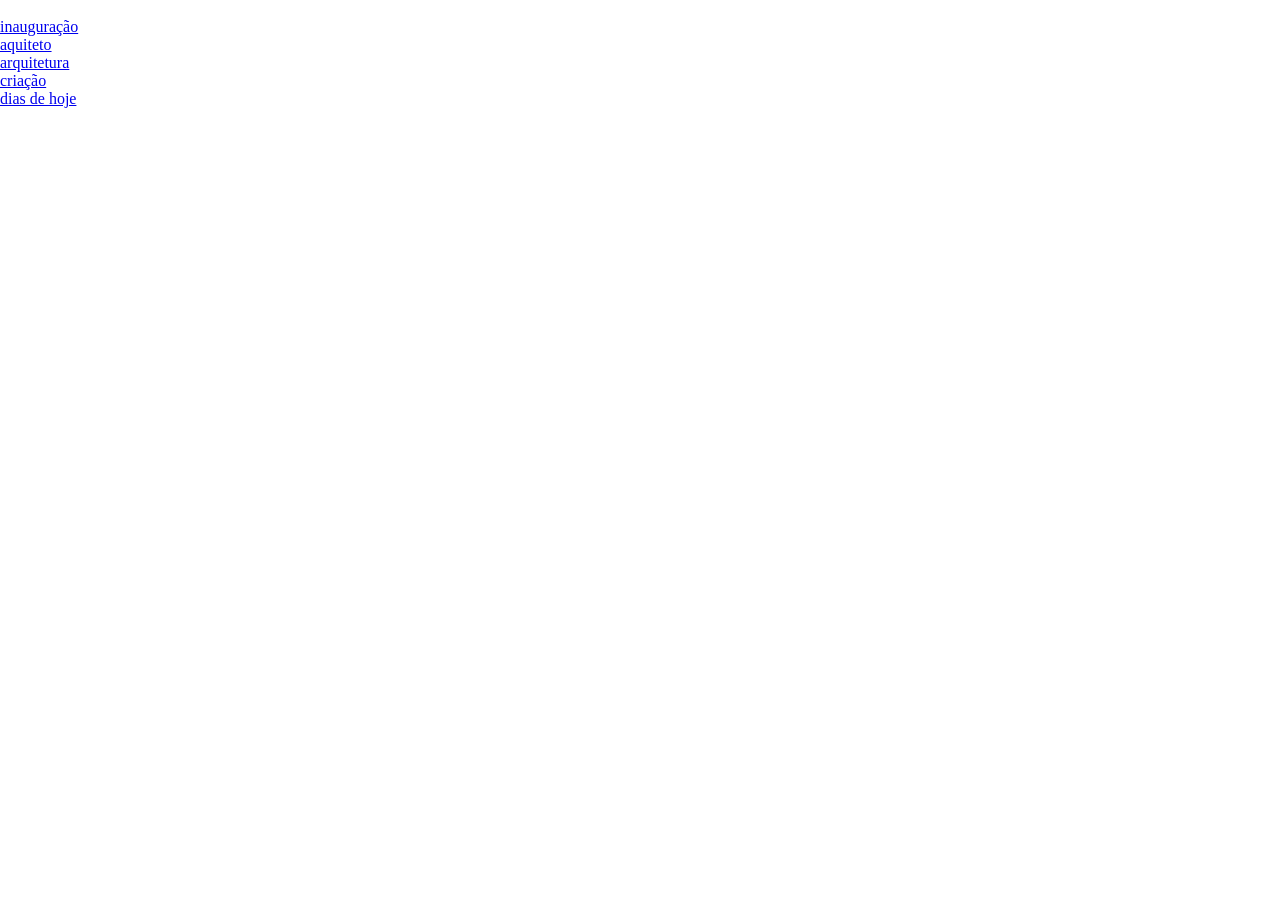
==== frontend/pages/index.html @ db593b38 "sem css" ====
<!DOCTYPE html>
<html lang="en">
<head>
    <meta charset="UTF-8">
    <meta name="viewport" content="width=device-width, initial-scale=1.0">
    <link rel="stylesheet" href="../styles/style.css">
    <title>Palacio do Planalto - Tropicalismo</title>
</head>
<body>
    <header class="header">
        <section class="large-img-palacio">
            <div class="container-img-palacio">
                <img class="img-large-palacio" src="" alt="">
            </div>
        </section>

        <section class="container-header">
            <title class="container-title">
                <p class="title"></p>
            </title>

            <nav class="container-navBar">
                <div class="separete-navBar">
                    <div><a href="#">inauguração</a></div>
                    <div><a href="#">aquiteto</a></div>
                    <div><a href="#">arquitetura</a></div>
                    <div><a href="#">criação</a></div>
                    <div><a href="#">dias de hoje</a></div>
                </div>
            </nav>
        </section>
    </header>

    <main class="main">
        <div class="container-inauguration-architect">
            <article class="container-inauguration">
                <div class="txt-inauguration">

                </div>
            </article>

            <article class="container-architect">
                <div class="txt-architect">

                </div>
            </article>
        </div>

        <div class="container-creation-imgPalacio">
            <section class="container-creation">
                <div class="txt-creation">

                </div>
            </section>

            <section class="container-imgPalacio">
                <div class="container-img">
                    <img class="img-palacio" src="" alt="">
                </div>
            </section>
        </div>

        <div class="container-architecture">
            <article class="txt-container-architecture">
                <div class="txt-architecture">

                </div>
            </article>
        </div>

        <div class="container-currentUse-palacio">
            <article class="txt-container-currentUse">
                <div class="txt-currentUse">

                </div>
            </article>
        </div>

        <div class="container-video-clipe">
            <div class="container-video">
                <section class="container-clipe-original">

                </section>
                
                <section class="container-clipe-feito">

                </section>
            </div>
        </div>
    </main>

    <footer class="footer">
        <div class="name-and-date">
            <div class="container-name-group">

            </div>
            <div class="container-date-site">

            </div>
        </div>

        <div class="school-and-details">
            <div class="container-school">

            </div>
            <div class="container-details">

            </div>
        </div>
    </footer>
</body>
</html>
---- frontend/styles/style.css ----
*{
    flex-grow: 1;
    margin: auto;
    padding: auto;
}
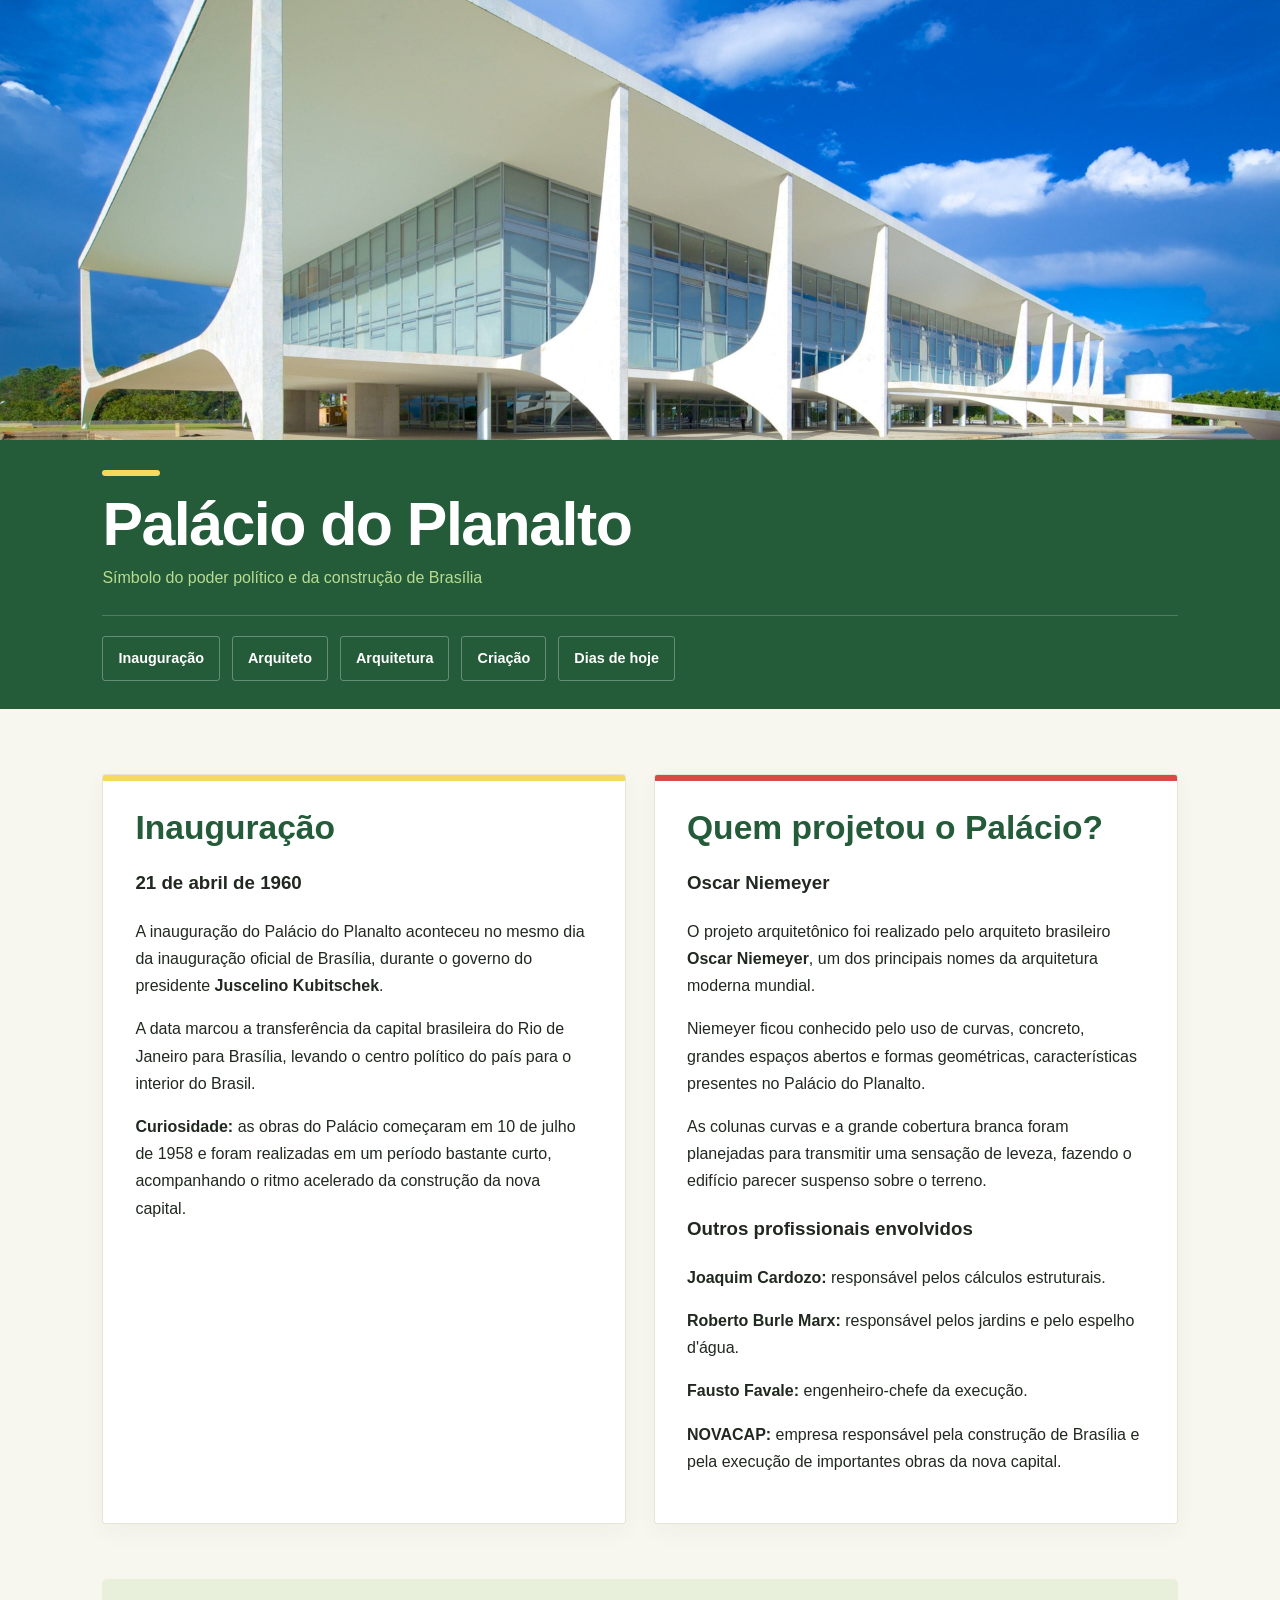
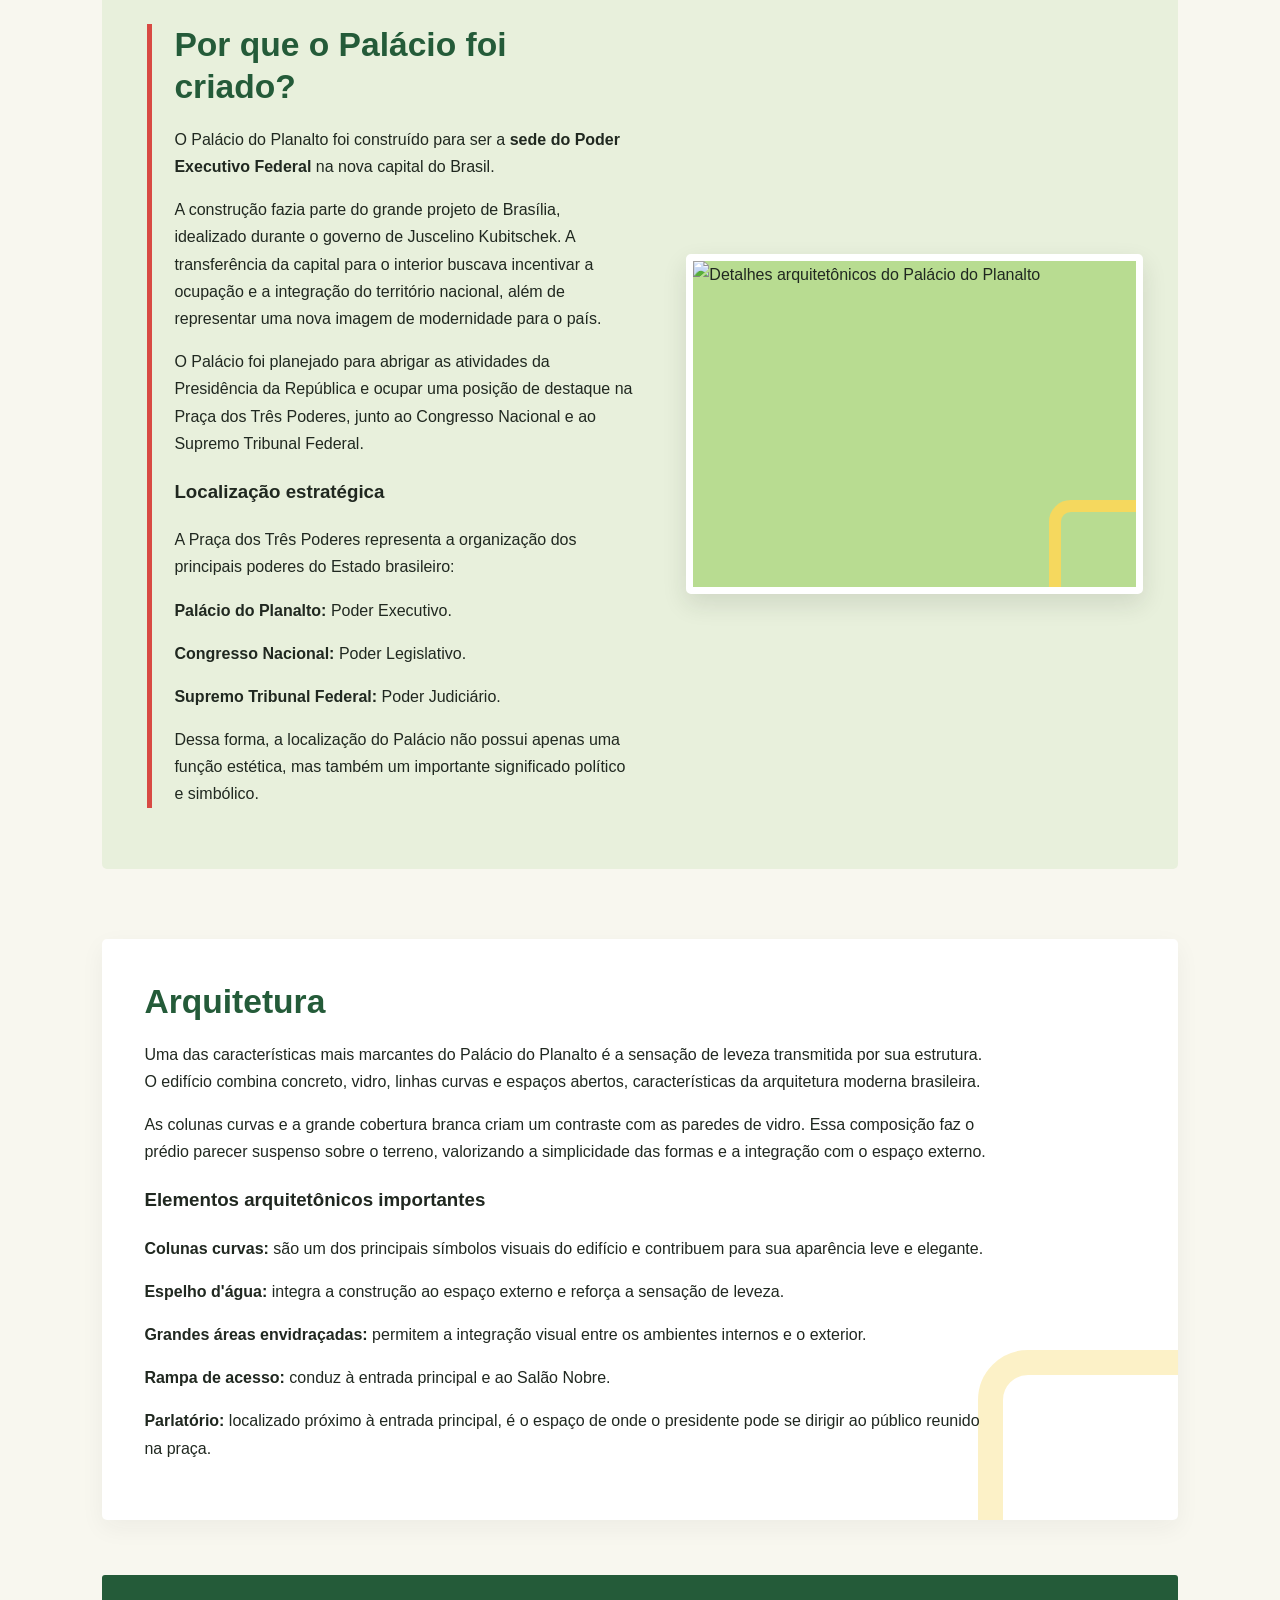
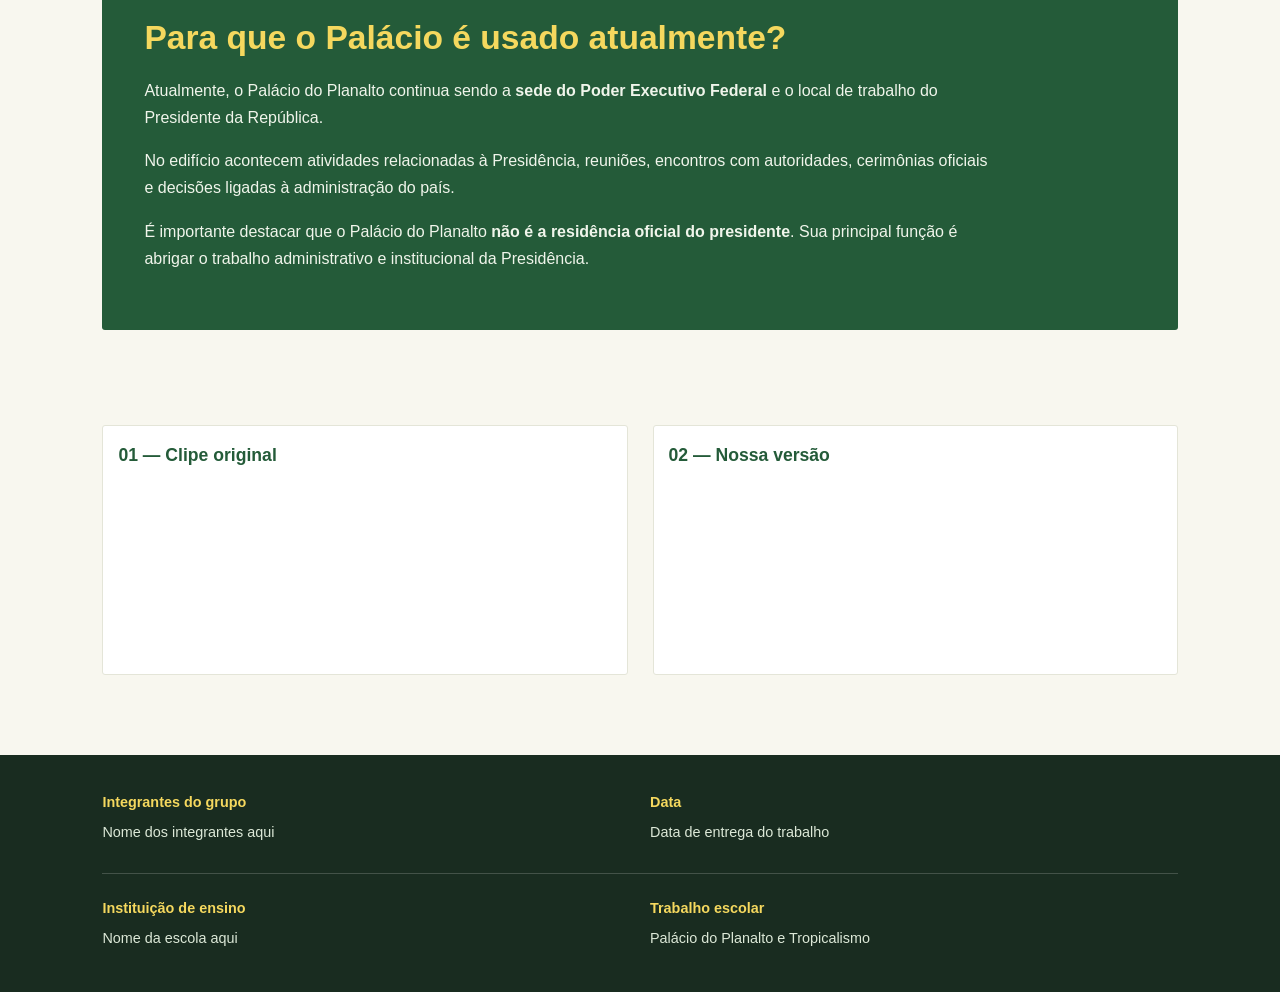
==== commit a79ea0d3: "termino" ====
--- a/frontend/pages/index.html
+++ b/frontend/pages/index.html
@@ -1,112 +1,388 @@
+
 <!DOCTYPE html>
-<html lang="en">
+<html lang="pt-BR">
 <head>
     <meta charset="UTF-8">
     <meta name="viewport" content="width=device-width, initial-scale=1.0">
     <link rel="stylesheet" href="../styles/style.css">
-    <title>Palacio do Planalto - Tropicalismo</title>
+    <title>Palácio do Planalto - Tropicalismo</title>
 </head>
-<body>
+
+<body class="page">
+
     <header class="header">
+
         <section class="large-img-palacio">
             <div class="container-img-palacio">
-                <img class="img-large-palacio" src="" alt="">
+                <img
+                    class="img-large-palacio" src="../assets/742c32b3-c6fa-4c29-aecb-3b1ced98be7c.jpg" alt="Vista externa do Palácio do Planalto"
+                >
             </div>
         </section>
 
         <section class="container-header">
-            <title class="container-title">
-                <p class="title"></p>
-            </title>
+
+            <div class="container-title">
+                <h1 class="title">Palácio do Planalto</h1>
+                <p class="subtitle">
+                    Símbolo do poder político e da construção de Brasília
+                </p>
+            </div>
 
             <nav class="container-navBar">
                 <div class="separete-navBar">
-                    <div><a href="#">inauguração</a></div>
-                    <div><a href="#">aquiteto</a></div>
-                    <div><a href="#">arquitetura</a></div>
-                    <div><a href="#">criação</a></div>
-                    <div><a href="#">dias de hoje</a></div>
+                    <div><a href="#inauguracao">Inauguração</a></div>
+                    <div><a href="#arquiteto">Arquiteto</a></div>
+                    <div><a href="#arquitetura">Arquitetura</a></div>
+                    <div><a href="#criacao">Criação</a></div>
+                    <div><a href="#dias-de-hoje">Dias de hoje</a></div>
                 </div>
             </nav>
+
         </section>
+
     </header>
 
+
     <main class="main">
+
+        <!-- INAUGURAÇÃO E ARQUITETO -->
+
         <div class="container-inauguration-architect">
-            <article class="container-inauguration">
+
+            <article class="container-inauguration" id="inauguracao">
+
                 <div class="txt-inauguration">
 
-                </div>
+                    <h2>Inauguração</h2>
+
+                    <h3>21 de abril de 1960</h3>
+
+                    <p>
+                        A inauguração do Palácio do Planalto aconteceu
+                        no mesmo dia da inauguração oficial de Brasília,
+                        durante o governo do presidente
+                        <strong>Juscelino Kubitschek</strong>.
+                    </p>
+
+                    <p>
+                        A data marcou a transferência da capital brasileira
+                        do Rio de Janeiro para Brasília, levando o centro
+                        político do país para o interior do Brasil.
+                    </p>
+
+                    <p>
+                        <strong>Curiosidade:</strong> as obras do Palácio
+                        começaram em 10 de julho de 1958 e foram realizadas
+                        em um período bastante curto, acompanhando o ritmo
+                        acelerado da construção da nova capital.
+                    </p>
+
+                </div>
+
             </article>
 
-            <article class="container-architect">
+
+            <article class="container-architect" id="arquiteto">
+
                 <div class="txt-architect">
 
-                </div>
+                    <h2>Quem projetou o Palácio?</h2>
+
+                    <h3>Oscar Niemeyer</h3>
+
+                    <p>
+                        O projeto arquitetônico foi realizado pelo arquiteto
+                        brasileiro <strong>Oscar Niemeyer</strong>, um dos
+                        principais nomes da arquitetura moderna mundial.
+                    </p>
+
+                    <p>
+                        Niemeyer ficou conhecido pelo uso de curvas,
+                        concreto, grandes espaços abertos e formas
+                        geométricas, características presentes no
+                        Palácio do Planalto.
+                    </p>
+
+                    <p>
+                        As colunas curvas e a grande cobertura branca
+                        foram planejadas para transmitir uma sensação
+                        de leveza, fazendo o edifício parecer suspenso
+                        sobre o terreno.
+                    </p>
+
+                    <h3>Outros profissionais envolvidos</h3>
+
+                    <p>
+                        <strong>Joaquim Cardozo:</strong> responsável
+                        pelos cálculos estruturais.
+                    </p>
+
+                    <p>
+                        <strong>Roberto Burle Marx:</strong> responsável
+                        pelos jardins e pelo espelho d'água.
+                    </p>
+
+                    <p>
+                        <strong>Fausto Favale:</strong> engenheiro-chefe
+                        da execução.
+                    </p>
+
+                    <p>
+                        <strong>NOVACAP:</strong> empresa responsável
+                        pela construção de Brasília e pela execução
+                        de importantes obras da nova capital.
+                    </p>
+
+                </div>
+
             </article>
-        </div>
-
-        <div class="container-creation-imgPalacio">
+
+        </div>
+
+
+        <!-- CRIAÇÃO E IMAGEM DO PALÁCIO -->
+
+        <div class="container-creation-imgPalacio" id="criacao">
+
             <section class="container-creation">
+
                 <div class="txt-creation">
 
-                </div>
+                    <h2>Por que o Palácio foi criado?</h2>
+
+                    <p>
+                        O Palácio do Planalto foi construído para ser a
+                        <strong>sede do Poder Executivo Federal</strong>
+                        na nova capital do Brasil.
+                    </p>
+
+                    <p>
+                        A construção fazia parte do grande projeto de
+                        Brasília, idealizado durante o governo de
+                        Juscelino Kubitschek. A transferência da capital
+                        para o interior buscava incentivar a ocupação
+                        e a integração do território nacional, além de
+                        representar uma nova imagem de modernidade para
+                        o país.
+                    </p>
+
+                    <p>
+                        O Palácio foi planejado para abrigar as atividades
+                        da Presidência da República e ocupar uma posição
+                        de destaque na Praça dos Três Poderes, junto ao
+                        Congresso Nacional e ao Supremo Tribunal Federal.
+                    </p>
+
+                    <h3>Localização estratégica</h3>
+
+                    <p>
+                        A Praça dos Três Poderes representa a organização
+                        dos principais poderes do Estado brasileiro:
+                    </p>
+
+                    <p>
+                        <strong>Palácio do Planalto:</strong> Poder Executivo.
+                    </p>
+
+                    <p>
+                        <strong>Congresso Nacional:</strong> Poder Legislativo.
+                    </p>
+
+                    <p>
+                        <strong>Supremo Tribunal Federal:</strong>
+                        Poder Judiciário.
+                    </p>
+
+                    <p>
+                        Dessa forma, a localização do Palácio não possui
+                        apenas uma função estética, mas também um
+                        importante significado político e simbólico.
+                    </p>
+
+                </div>
+
             </section>
 
+
             <section class="container-imgPalacio">
+
                 <div class="container-img">
-                    <img class="img-palacio" src="" alt="">
-                </div>
+
+                    <img
+                        class="img-palacio"
+                        src="#"
+                        alt="Detalhes arquitetônicos do Palácio do Planalto"
+                    >
+
+                </div>
+
             </section>
-        </div>
-
-        <div class="container-architecture">
+
+        </div>
+
+
+        <!-- ARQUITETURA -->
+
+        <div class="container-architecture" id="arquitetura">
+
             <article class="txt-container-architecture">
+
                 <div class="txt-architecture">
 
-                </div>
+                    <h2>Arquitetura</h2>
+
+                    <p>
+                        Uma das características mais marcantes do Palácio
+                        do Planalto é a sensação de leveza transmitida
+                        por sua estrutura. O edifício combina concreto,
+                        vidro, linhas curvas e espaços abertos,
+                        características da arquitetura moderna brasileira.
+                    </p>
+
+                    <p>
+                        As colunas curvas e a grande cobertura branca
+                        criam um contraste com as paredes de vidro.
+                        Essa composição faz o prédio parecer suspenso
+                        sobre o terreno, valorizando a simplicidade
+                        das formas e a integração com o espaço externo.
+                    </p>
+
+                    <h3>Elementos arquitetônicos importantes</h3>
+
+                    <p>
+                        <strong>Colunas curvas:</strong> são um dos
+                        principais símbolos visuais do edifício e
+                        contribuem para sua aparência leve e elegante.
+                    </p>
+
+                    <p>
+                        <strong>Espelho d'água:</strong> integra a
+                        construção ao espaço externo e reforça a
+                        sensação de leveza.
+                    </p>
+
+                    <p>
+                        <strong>Grandes áreas envidraçadas:</strong>
+                        permitem a integração visual entre os ambientes
+                        internos e o exterior.
+                    </p>
+
+                    <p>
+                        <strong>Rampa de acesso:</strong> conduz à
+                        entrada principal e ao Salão Nobre.
+                    </p>
+
+                    <p>
+                        <strong>Parlatório:</strong> localizado próximo
+                        à entrada principal, é o espaço de onde o
+                        presidente pode se dirigir ao público reunido
+                        na praça.
+                    </p>
+
+                </div>
+
             </article>
-        </div>
-
-        <div class="container-currentUse-palacio">
+
+        </div>
+
+
+        <!-- USO ATUAL -->
+
+        <div class="container-currentUse-palacio" id="dias-de-hoje">
+
             <article class="txt-container-currentUse">
+
                 <div class="txt-currentUse">
 
-                </div>
+                    <h2>Para que o Palácio é usado atualmente?</h2>
+
+                    <p>
+                        Atualmente, o Palácio do Planalto continua sendo
+                        a <strong>sede do Poder Executivo Federal</strong>
+                        e o local de trabalho do Presidente da República.
+                    </p>
+
+                    <p>
+                        No edifício acontecem atividades relacionadas
+                        à Presidência, reuniões, encontros com autoridades,
+                        cerimônias oficiais e decisões ligadas à
+                        administração do país.
+                    </p>
+
+                    <p>
+                        É importante destacar que o Palácio do Planalto
+                        <strong>não é a residência oficial do presidente</strong>.
+                        Sua principal função é abrigar o trabalho
+                        administrativo e institucional da Presidência.
+                    </p>
+
+                </div>
+
             </article>
-        </div>
+
+        </div>
+
+
+        <!-- VÍDEOS -->
 
         <div class="container-video-clipe">
+
             <div class="container-video">
+
                 <section class="container-clipe-original">
 
+                    <!-- Adicione aqui o iframe do clipe original -->
+
                 </section>
-                
+
                 <section class="container-clipe-feito">
 
+                    <!-- Adicione aqui o iframe do clipe produzido pelo grupo -->
+
                 </section>
-            </div>
-        </div>
+
+            </div>
+
+        </div>
+
     </main>
 
+
+    <!-- RODAPÉ -->
+
     <footer class="footer">
+
         <div class="name-and-date">
+
             <div class="container-name-group">
-
-            </div>
+                <p><strong>Integrantes do grupo</strong></p>
+                <p>Nome dos integrantes aqui</p>
+            </div>
+
             <div class="container-date-site">
-
-            </div>
-        </div>
+                <p><strong>Data</strong></p>
+                <p>Data de entrega do trabalho</p>
+            </div>
+
+        </div>
+
 
         <div class="school-and-details">
+
             <div class="container-school">
-
-            </div>
+                <p><strong>Instituição de ensino</strong></p>
+                <p>Nome da escola aqui</p>
+            </div>
+
             <div class="container-details">
-
-            </div>
-        </div>
+                <p><strong>Trabalho escolar</strong></p>
+                <p>Palácio do Planalto e Tropicalismo</p>
+            </div>
+
+        </div>
+
     </footer>
+
 </body>
-</html>+</html>
--- a/frontend/styles/style.css
+++ b/frontend/styles/style.css
@@ -1,5 +1,550 @@
-*{
-    flex-grow: 1;
-    margin: auto;
-    padding: auto;
+
+/* =========================
+   CONFIGURAÇÕES GERAIS
+========================= */
+.page {
+    margin: 0;
+    background-color: #f8f7ef;
+    color: #202820;
+    font-family: Arial, Helvetica, sans-serif;
+    line-height: 1.7;
+}
+
+.page * {
+    box-sizing: border-box;
+}
+
+.page {
+    --verde: #b8dc91;
+    --verde-escuro: #245b39;
+    --amarelo: #f5d85e;
+    --vermelho: #d84a43;
+    --fundo: #f8f7ef;
+    --texto: #202820;
+    --branco: #ffffff;
+}
+
+.title,
+.subtitle,
+.txt-inauguration,
+.txt-architect,
+.txt-creation,
+.txt-architecture,
+.txt-currentUse {
+    margin-top: 0;
+}
+
+
+.header {
+    position: relative;
+    padding-bottom: 0;
+    background-color: var(--verde-escuro);
+}
+
+.large-img-palacio {
+    position: relative;
+    width: 100%;
+    height: 440px;
+    overflow: hidden;
+    background:
+        linear-gradient(
+            180deg,
+            rgba(15, 35, 22, 0.05) 35%,
+            rgba(15, 35, 22, 0.65) 100%
+        ),
+        linear-gradient(135deg, #b8dc91, #245b39);
+}
+
+.container-img-palacio {
+    width: 100%;
+    height: 100%;
+}
+
+.img-large-palacio {
+    display: block;
+    width: 100%;
+    height: 100%;
+    object-fit: cover;
+    object-position: center 55%;
+}
+
+/* =========================
+   TÍTULO
+========================= */
+
+.container-header {
+    position: relative;
+    z-index: 1;
+    padding: 0 8% 28px;
+    background-color: var(--verde-escuro);
+}
+
+.container-title {
+    position: relative;
+    max-width: 1100px;
+    margin: 0 auto;
+    padding: 30px 0 24px;
+    color: var(--branco);
+}
+
+.container-title::before {
+    display: block;
+    width: 58px;
+    height: 6px;
+    margin-bottom: 14px;
+    background-color: var(--amarelo);
+    border-radius: 5px;
+    content: "";
+}
+
+.title {
+    margin-bottom: 4px;
+    font-size: clamp(2rem, 5vw, 3.8rem);
+    font-weight: 800;
+    line-height: 1.15;
+    letter-spacing: -1.5px;
+}
+
+.subtitle {
+    margin-bottom: 0;
+    color: var(--verde);
+    font-size: 1rem;
+}
+
+
+.container-navBar {
+    max-width: 1100px;
+    margin: 0 auto;
+    border-top: 1px solid rgba(255, 255, 255, 0.2);
+}
+
+.separete-navBar {
+    display: flex;
+    flex-wrap: wrap;
+    align-items: center;
+    justify-content: flex-start;
+    gap: 12px;
+    padding-top: 20px;
+}
+
+.separete-navBar div {
+    display: flex;
+}
+
+.separete-navBar a {
+    display: inline-block;
+    padding: 9px 15px;
+    border: 1px solid rgba(255, 255, 255, 0.3);
+    border-radius: 3px;
+    color: var(--branco);
+    font-size: 0.9rem;
+    font-weight: 600;
+    text-decoration: none;
+    transition:
+        background-color 0.2s ease,
+        color 0.2s ease,
+        transform 0.2s ease;
+}
+
+.separete-navBar a:hover {
+    transform: translateY(-2px);
+    border-color: var(--amarelo);
+    background-color: var(--amarelo);
+    color: var(--texto);
+}
+
+.main {
+    width: min(1100px, 84%);
+    margin: 0 auto;
+    padding: 65px 0 80px;
+}
+
+.main h2 {
+    margin-top: 0;
+    margin-bottom: 18px;
+    color: var(--verde-escuro);
+    font-size: clamp(1.5rem, 3vw, 2.1rem);
+    line-height: 1.25;
+}
+
+.main p {
+    margin-top: 0;
+    margin-bottom: 16px;
+    font-size: 1rem;
+}
+
+.main img {
+    max-width: 100%;
+}
+
+
+.container-inauguration-architect {
+    display: grid;
+    grid-template-columns: repeat(2, minmax(0, 1fr));
+    gap: 28px;
+    margin-bottom: 55px;
+}
+
+.container-inauguration,
+.container-architect {
+    position: relative;
+    min-width: 0;
+    padding: 32px;
+    overflow: hidden;
+    border: 1px solid #e4e5d8;
+    border-radius: 3px;
+    background-color: var(--branco);
+    box-shadow: 0 8px 24px rgba(32, 40, 32, 0.04);
+}
+
+.container-inauguration::before,
+.container-architect::before {
+    position: absolute;
+    top: 0;
+    left: 0;
+    width: 100%;
+    height: 6px;
+    background-color: var(--amarelo);
+    content: "";
+}
+
+.container-architect::before {
+    background-color: var(--vermelho);
+}
+
+.container-creation-imgPalacio {
+    display: grid;
+    grid-template-columns: 1fr 0.9fr;
+    align-items: center;
+    gap: 42px;
+    margin-bottom: 70px;
+    padding: 35px;
+    border-radius: 5px;
+    background-color: #e8f0dc;
+}
+
+.container-creation {
+    min-width: 0;
+    padding: 10px;
+}
+
+.txt-creation {
+    border-left: 5px solid var(--vermelho);
+    padding-left: 22px;
+}
+
+.container-imgPalacio {
+    min-width: 0;
+}
+
+.container-img {
+    position: relative;
+    height: 340px;
+    overflow: hidden;
+    border: 7px solid var(--branco);
+    border-radius: 5px;
+    background-color: var(--verde);
+    box-shadow: 0 10px 25px rgba(32, 40, 32, 0.12);
+}
+
+.container-img::after {
+    position: absolute;
+    right: -22px;
+    bottom: -22px;
+    width: 85px;
+    height: 85px;
+    border: 12px solid var(--amarelo);
+    border-radius: 20%;
+    content: "";
+    pointer-events: none;
+}
+
+.img-palacio {
+    display: block;
+    width: 100%;
+    height: 100%;
+    object-fit: cover;
+}
+
+
+.container-architecture {
+    position: relative;
+    margin-bottom: 55px;
+    padding: 42px;
+    overflow: hidden;
+    border-radius: 5px;
+    background-color: var(--branco);
+    box-shadow: 0 8px 24px rgba(32, 40, 32, 0.05);
+}
+
+.txt-container-architecture {
+    position: relative;
+    z-index: 1;
+    max-width: 850px;
+}
+
+.container-architecture::after {
+    position: absolute;
+    right: -50px;
+    bottom: -80px;
+    width: 200px;
+    height: 200px;
+    border: 25px solid #f5d85e;
+    border-radius: 20%;
+    opacity: 0.35;
+    content: "";
+}
+
+.container-currentUse-palacio {
+    position: relative;
+    margin-bottom: 75px;
+    padding: 42px;
+    border-radius: 3px;
+    background-color: var(--verde-escuro);
+    color: var(--branco);
+}
+
+.txt-container-currentUse {
+    max-width: 850px;
+}
+
+.container-currentUse-palacio h2 {
+    color: var(--amarelo);
+}
+
+.container-currentUse-palacio p {
+    color: #f0f5eb;
+}
+
+.container-video-clipe {
+    padding-top: 20px;
+}
+
+.container-video-clipe > .container-video {
+    display: grid;
+    grid-template-columns: repeat(2, minmax(0, 1fr));
+    gap: 25px;
+}
+
+.container-clipe-original,
+.container-clipe-feito {
+    min-width: 0;
+    min-height: 250px;
+    padding: 15px;
+    overflow: hidden;
+    border: 1px solid #e4e5d8;
+    border-radius: 3px;
+    background-color: var(--branco);
+}
+
+.container-clipe-original::before,
+.container-clipe-feito::before {
+    display: block;
+    margin-bottom: 12px;
+    color: var(--verde-escuro);
+    font-size: 1.1rem;
+    font-weight: 800;
+}
+
+.container-clipe-original::before {
+    content: "01 — Clipe original";
+}
+
+.container-clipe-feito::before {
+    content: "02 — Nossa versão";
+}
+
+.container-clipe-original iframe,
+.container-clipe-feito iframe,
+.container-clipe-original video,
+.container-clipe-feito video {
+    display: block;
+    width: 100%;
+    aspect-ratio: 16 / 9;
+    border: 0;
+    border-radius: 3px;
+    background-color: #e8f0dc;
+}
+
+.footer {
+    padding: 35px 8%;
+    background-color: #192c20;
+    color: var(--branco);
+}
+
+.name-and-date,
+.school-and-details {
+    display: flex;
+    flex-wrap: wrap;
+    align-items: flex-start;
+    justify-content: space-between;
+    gap: 20px;
+    max-width: 1100px;
+    margin: 0 auto;
+}
+
+.name-and-date {
+    padding-bottom: 22px;
+    border-bottom: 1px solid rgba(255, 255, 255, 0.18);
+}
+
+.school-and-details {
+    padding-top: 22px;
+}
+
+.container-name-group,
+.container-date-site,
+.container-school,
+.container-details {
+    flex: 1 1 220px;
+    min-width: 0;
+}
+
+.footer p {
+    margin: 0 0 6px;
+    color: #dce8d7;
+    font-size: 0.9rem;
+}
+
+.footer strong {
+    color: var(--amarelo);
+}
+
+
+@media (max-width: 800px) {
+    .large-img-palacio {
+        height: 330px;
+    }
+
+    .container-header {
+        padding-right: 6%;
+        padding-left: 6%;
+    }
+
+    .main {
+        width: 90%;
+        padding-top: 45px;
+    }
+
+    .container-inauguration-architect {
+        gap: 18px;
+    }
+
+    .container-inauguration,
+    .container-architect {
+        padding: 25px;
+    }
+
+    .container-creation-imgPalacio {
+        grid-template-columns: 1fr;
+        gap: 25px;
+        padding: 25px;
+    }
+
+    .container-img {
+        height: 300px;
+    }
+
+    .container-architecture,
+    .container-currentUse-palacio {
+        padding: 30px;
+    }
+
+    .container-video-clipe > .container-video {
+        gap: 18px;
+    }
+}
+
+@media (max-width: 560px) {
+    .large-img-palacio {
+        height: 250px;
+    }
+
+    .container-header {
+        padding: 0 5% 22px;
+    }
+
+    .container-title {
+        padding-top: 25px;
+    }
+
+    .title {
+        letter-spacing: -0.7px;
+    }
+
+    .subtitle {
+        font-size: 0.9rem;
+    }
+
+    .separete-navBar {
+        gap: 8px;
+        padding-top: 15px;
+    }
+
+    .separete-navBar a {
+        padding: 7px 11px;
+        font-size: 0.8rem;
+    }
+
+    .main {
+        width: 90%;
+        padding: 35px 0 50px;
+    }
+
+    .container-inauguration-architect,
+    .container-video-clipe > .container-video {
+        grid-template-columns: 1fr;
+    }
+
+    .container-inauguration-architect {
+        gap: 20px;
+        margin-bottom: 40px;
+    }
+
+    .container-inauguration,
+    .container-architect {
+        padding: 25px;
+    }
+
+    .container-creation-imgPalacio {
+        margin-bottom: 40px;
+        padding: 20px;
+    }
+
+    .container-creation {
+        padding: 5px;
+    }
+
+    .txt-creation {
+        padding-left: 15px;
+    }
+
+    .container-img {
+        height: 250px;
+    }
+
+    .container-architecture {
+        margin-bottom: 40px;
+        padding: 25px;
+    }
+
+    .container-currentUse-palacio {
+        margin-bottom: 45px;
+        padding: 25px;
+    }
+
+    .container-clipe-original,
+    .container-clipe-feito {
+        min-height: 0;
+    }
+
+    .footer {
+        padding: 28px 6%;
+    }
+
+    .name-and-date,
+    .school-and-details {
+        flex-direction: column;
+        gap: 15px;
+    }
 }
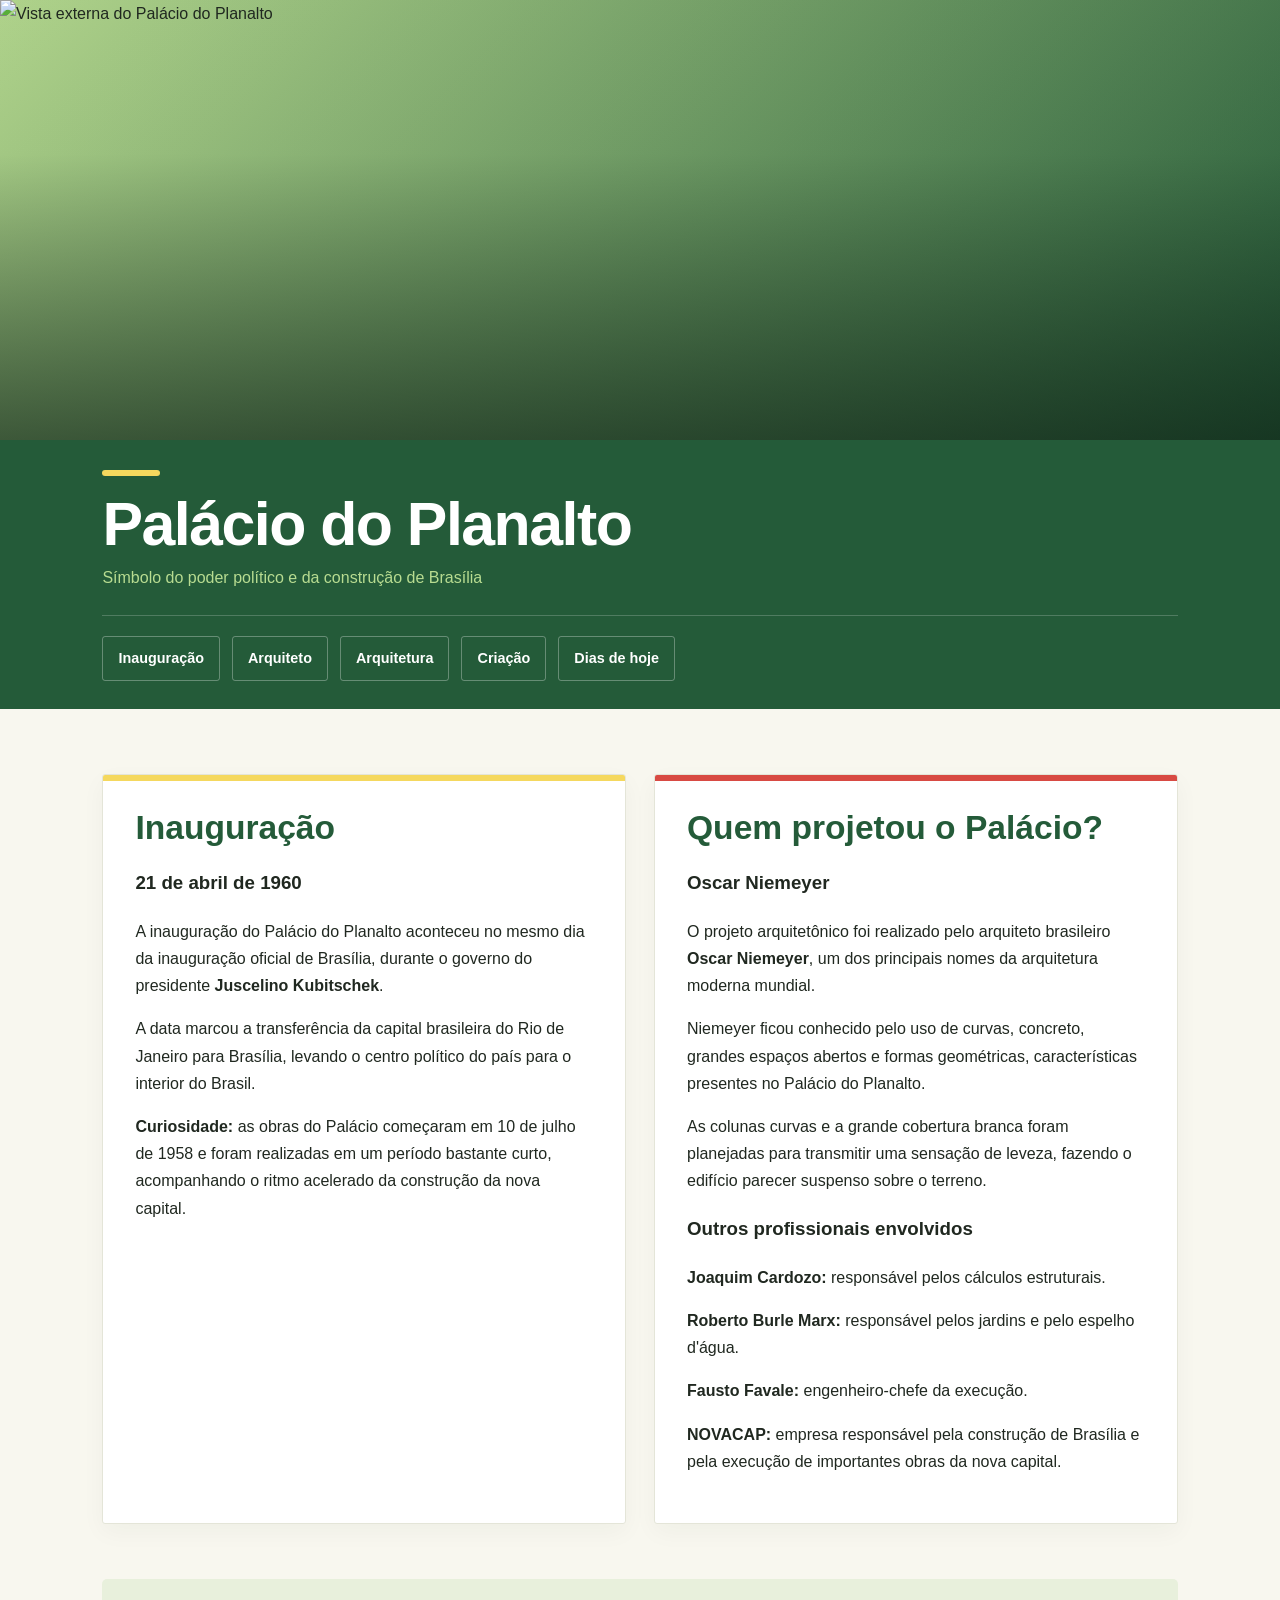
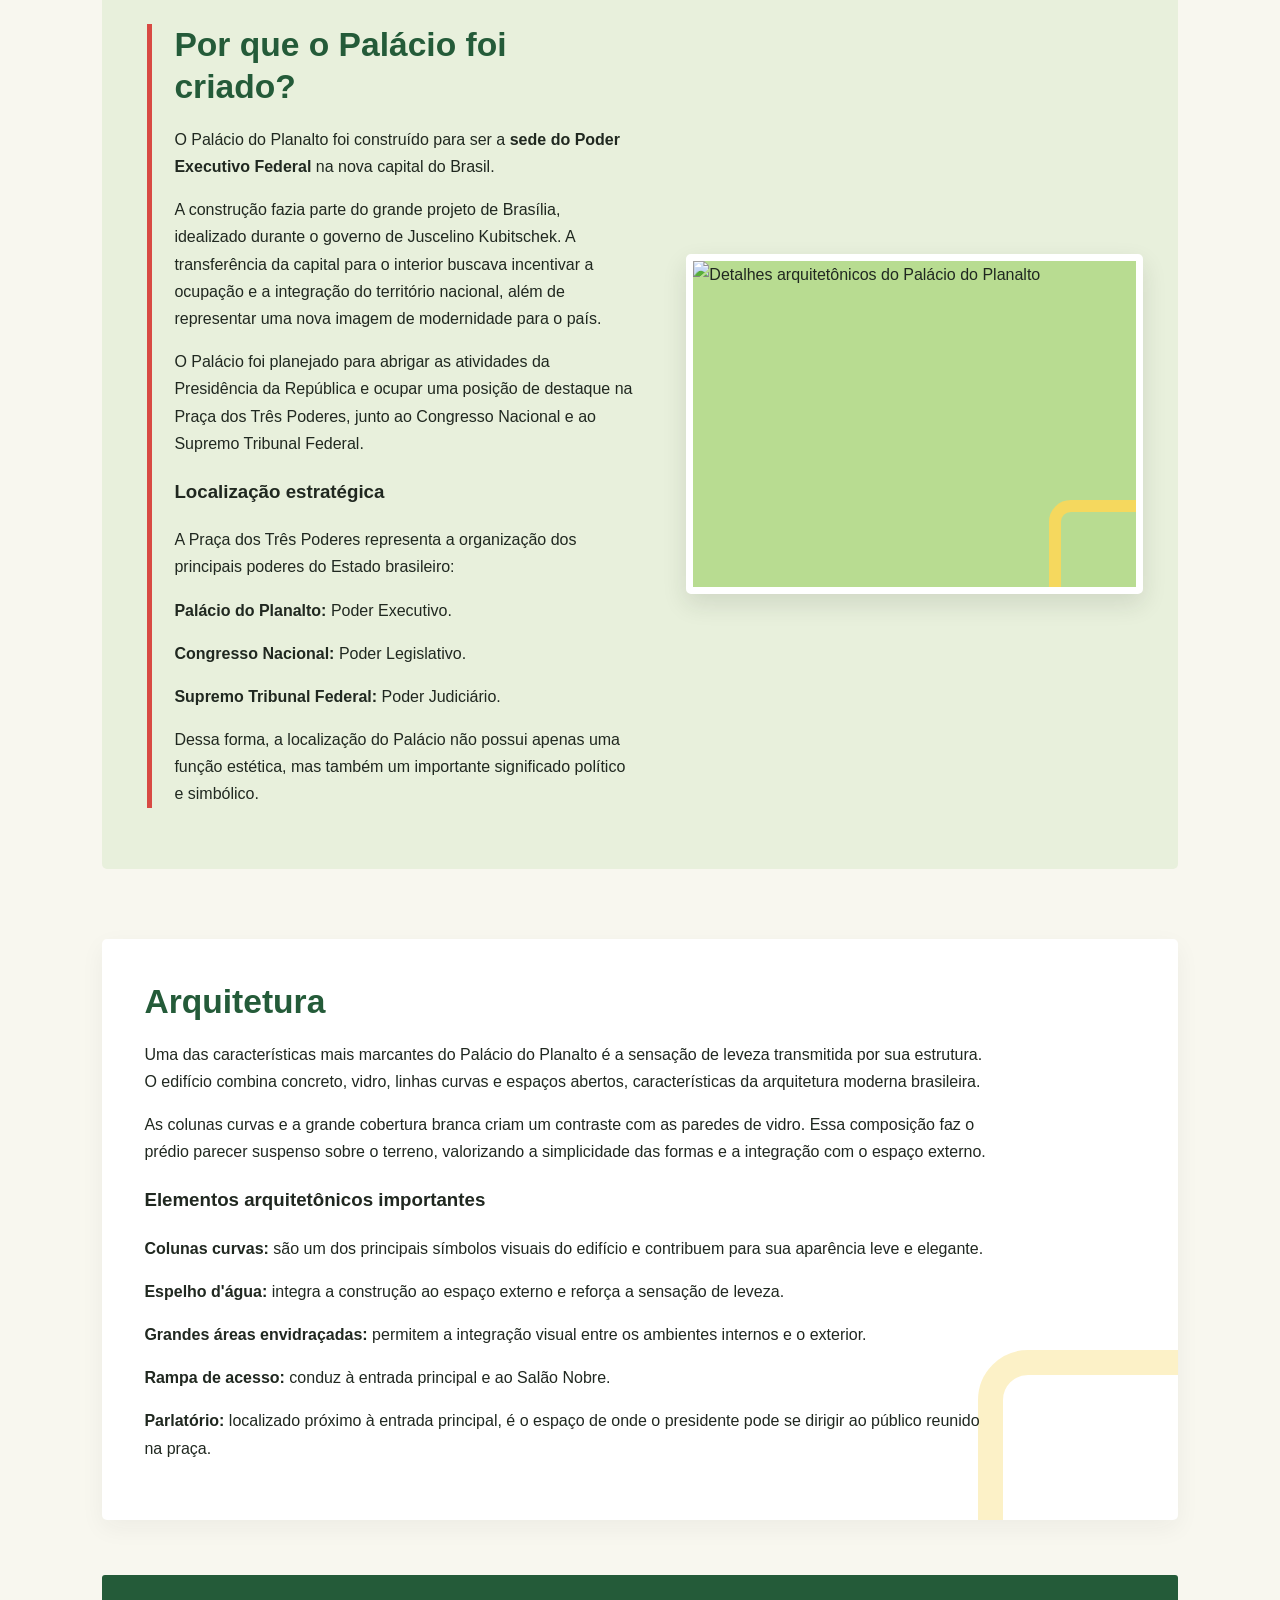
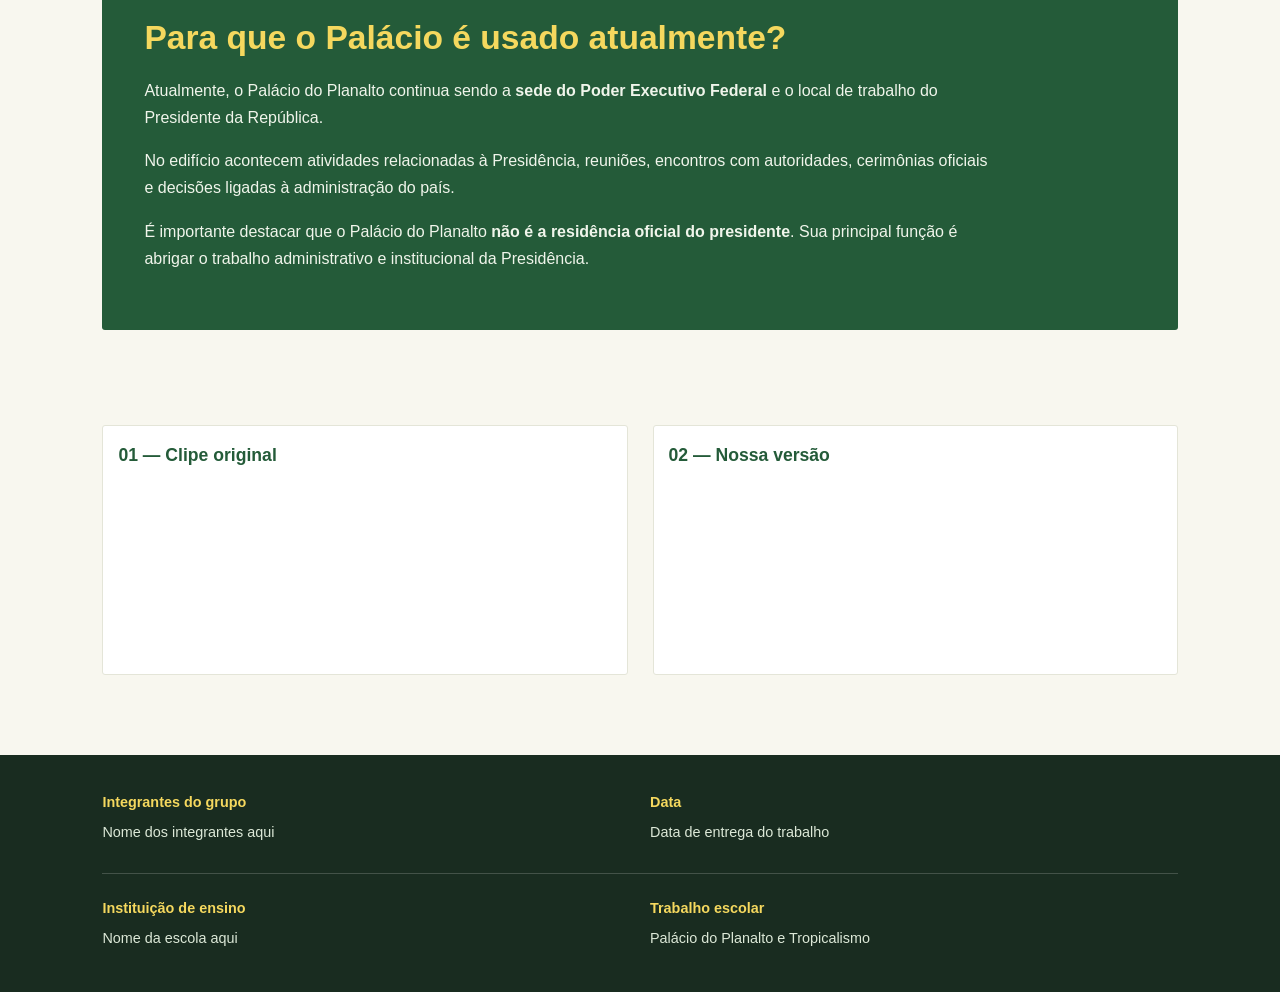
==== commit 9d191b77: "termino3" ====
--- a/frontend/pages/index.html
+++ b/frontend/pages/index.html
@@ -7,21 +7,19 @@
     <link rel="stylesheet" href="../styles/style.css">
     <title>Palácio do Planalto - Tropicalismo</title>
 </head>
-
 <body class="page">
-
     <header class="header">
-
         <section class="large-img-palacio">
             <div class="container-img-palacio">
                 <img
-                    class="img-large-palacio" src="../assets/742c32b3-c6fa-4c29-aecb-3b1ced98be7c.jpg" alt="Vista externa do Palácio do Planalto"
+                    class="img-large-palacio"
+                    src="#"
+                    alt="Vista externa do Palácio do Planalto"
                 >
             </div>
         </section>
 
         <section class="container-header">
-
             <div class="container-title">
                 <h1 class="title">Palácio do Planalto</h1>
                 <p class="subtitle">
@@ -38,26 +36,15 @@
                     <div><a href="#dias-de-hoje">Dias de hoje</a></div>
                 </div>
             </nav>
-
         </section>
-
     </header>
 
-
     <main class="main">
-
-        <!-- INAUGURAÇÃO E ARQUITETO -->
-
         <div class="container-inauguration-architect">
-
             <article class="container-inauguration" id="inauguracao">
-
                 <div class="txt-inauguration">
-
                     <h2>Inauguração</h2>
-
                     <h3>21 de abril de 1960</h3>
-
                     <p>
                         A inauguração do Palácio do Planalto aconteceu
                         no mesmo dia da inauguração oficial de Brasília,
@@ -77,20 +64,13 @@
                         em um período bastante curto, acompanhando o ritmo
                         acelerado da construção da nova capital.
                     </p>
-
-                </div>
-
+                </div>
             </article>
 
-
             <article class="container-architect" id="arquiteto">
-
                 <div class="txt-architect">
-
                     <h2>Quem projetou o Palácio?</h2>
-
                     <h3>Oscar Niemeyer</h3>
-
                     <p>
                         O projeto arquitetônico foi realizado pelo arquiteto
                         brasileiro <strong>Oscar Niemeyer</strong>, um dos
@@ -112,13 +92,12 @@
                     </p>
 
                     <h3>Outros profissionais envolvidos</h3>
-
                     <p>
                         <strong>Joaquim Cardozo:</strong> responsável
                         pelos cálculos estruturais.
                     </p>
 
-                    <p>
+                    <p> 
                         <strong>Roberto Burle Marx:</strong> responsável
                         pelos jardins e pelo espelho d'água.
                     </p>
@@ -133,24 +112,14 @@
                         pela construção de Brasília e pela execução
                         de importantes obras da nova capital.
                     </p>
-
-                </div>
-
+                </div>
             </article>
-
-        </div>
-
-
-        <!-- CRIAÇÃO E IMAGEM DO PALÁCIO -->
+        </div>
 
         <div class="container-creation-imgPalacio" id="criacao">
-
             <section class="container-creation">
-
                 <div class="txt-creation">
-
                     <h2>Por que o Palácio foi criado?</h2>
-
                     <p>
                         O Palácio do Planalto foi construído para ser a
                         <strong>sede do Poder Executivo Federal</strong>
@@ -175,7 +144,6 @@
                     </p>
 
                     <h3>Localização estratégica</h3>
-
                     <p>
                         A Praça dos Três Poderes representa a organização
                         dos principais poderes do Estado brasileiro:
@@ -199,39 +167,24 @@
                         apenas uma função estética, mas também um
                         importante significado político e simbólico.
                     </p>
-
-                </div>
-
+                </div>
             </section>
 
-
             <section class="container-imgPalacio">
-
                 <div class="container-img">
-
                     <img
                         class="img-palacio"
                         src="#"
                         alt="Detalhes arquitetônicos do Palácio do Planalto"
                     >
-
-                </div>
-
+                </div>
             </section>
-
-        </div>
-
-
-        <!-- ARQUITETURA -->
+        </div>
 
         <div class="container-architecture" id="arquitetura">
-
             <article class="txt-container-architecture">
-
                 <div class="txt-architecture">
-
                     <h2>Arquitetura</h2>
-
                     <p>
                         Uma das características mais marcantes do Palácio
                         do Planalto é a sensação de leveza transmitida
@@ -249,7 +202,6 @@
                     </p>
 
                     <h3>Elementos arquitetônicos importantes</h3>
-
                     <p>
                         <strong>Colunas curvas:</strong> são um dos
                         principais símbolos visuais do edifício e
@@ -279,24 +231,14 @@
                         presidente pode se dirigir ao público reunido
                         na praça.
                     </p>
-
-                </div>
-
+                </div>
             </article>
-
-        </div>
-
-
-        <!-- USO ATUAL -->
+        </div>
 
         <div class="container-currentUse-palacio" id="dias-de-hoje">
-
             <article class="txt-container-currentUse">
-
                 <div class="txt-currentUse">
-
                     <h2>Para que o Palácio é usado atualmente?</h2>
-
                     <p>
                         Atualmente, o Palácio do Planalto continua sendo
                         a <strong>sede do Poder Executivo Federal</strong>
@@ -316,45 +258,27 @@
                         Sua principal função é abrigar o trabalho
                         administrativo e institucional da Presidência.
                     </p>
-
-                </div>
-
+                </div>
             </article>
-
-        </div>
-
-
-        <!-- VÍDEOS -->
+        </div>
 
         <div class="container-video-clipe">
-
             <div class="container-video">
-
                 <section class="container-clipe-original">
 
-                    <!-- Adicione aqui o iframe do clipe original -->
+                    <!-- clipe original -->
 
                 </section>
 
                 <section class="container-clipe-feito">
-
-                    <!-- Adicione aqui o iframe do clipe produzido pelo grupo -->
-
+                    <!-- clipe  -->
                 </section>
-
-            </div>
-
-        </div>
-
+            </div>
+        </div>
     </main>
 
-
-    <!-- RODAPÉ -->
-
     <footer class="footer">
-
         <div class="name-and-date">
-
             <div class="container-name-group">
                 <p><strong>Integrantes do grupo</strong></p>
                 <p>Nome dos integrantes aqui</p>
@@ -367,9 +291,7 @@
 
         </div>
 
-
         <div class="school-and-details">
-
             <div class="container-school">
                 <p><strong>Instituição de ensino</strong></p>
                 <p>Nome da escola aqui</p>
@@ -379,10 +301,7 @@
                 <p><strong>Trabalho escolar</strong></p>
                 <p>Palácio do Planalto e Tropicalismo</p>
             </div>
-
-        </div>
-
+        </div>
     </footer>
-
 </body>
 </html>
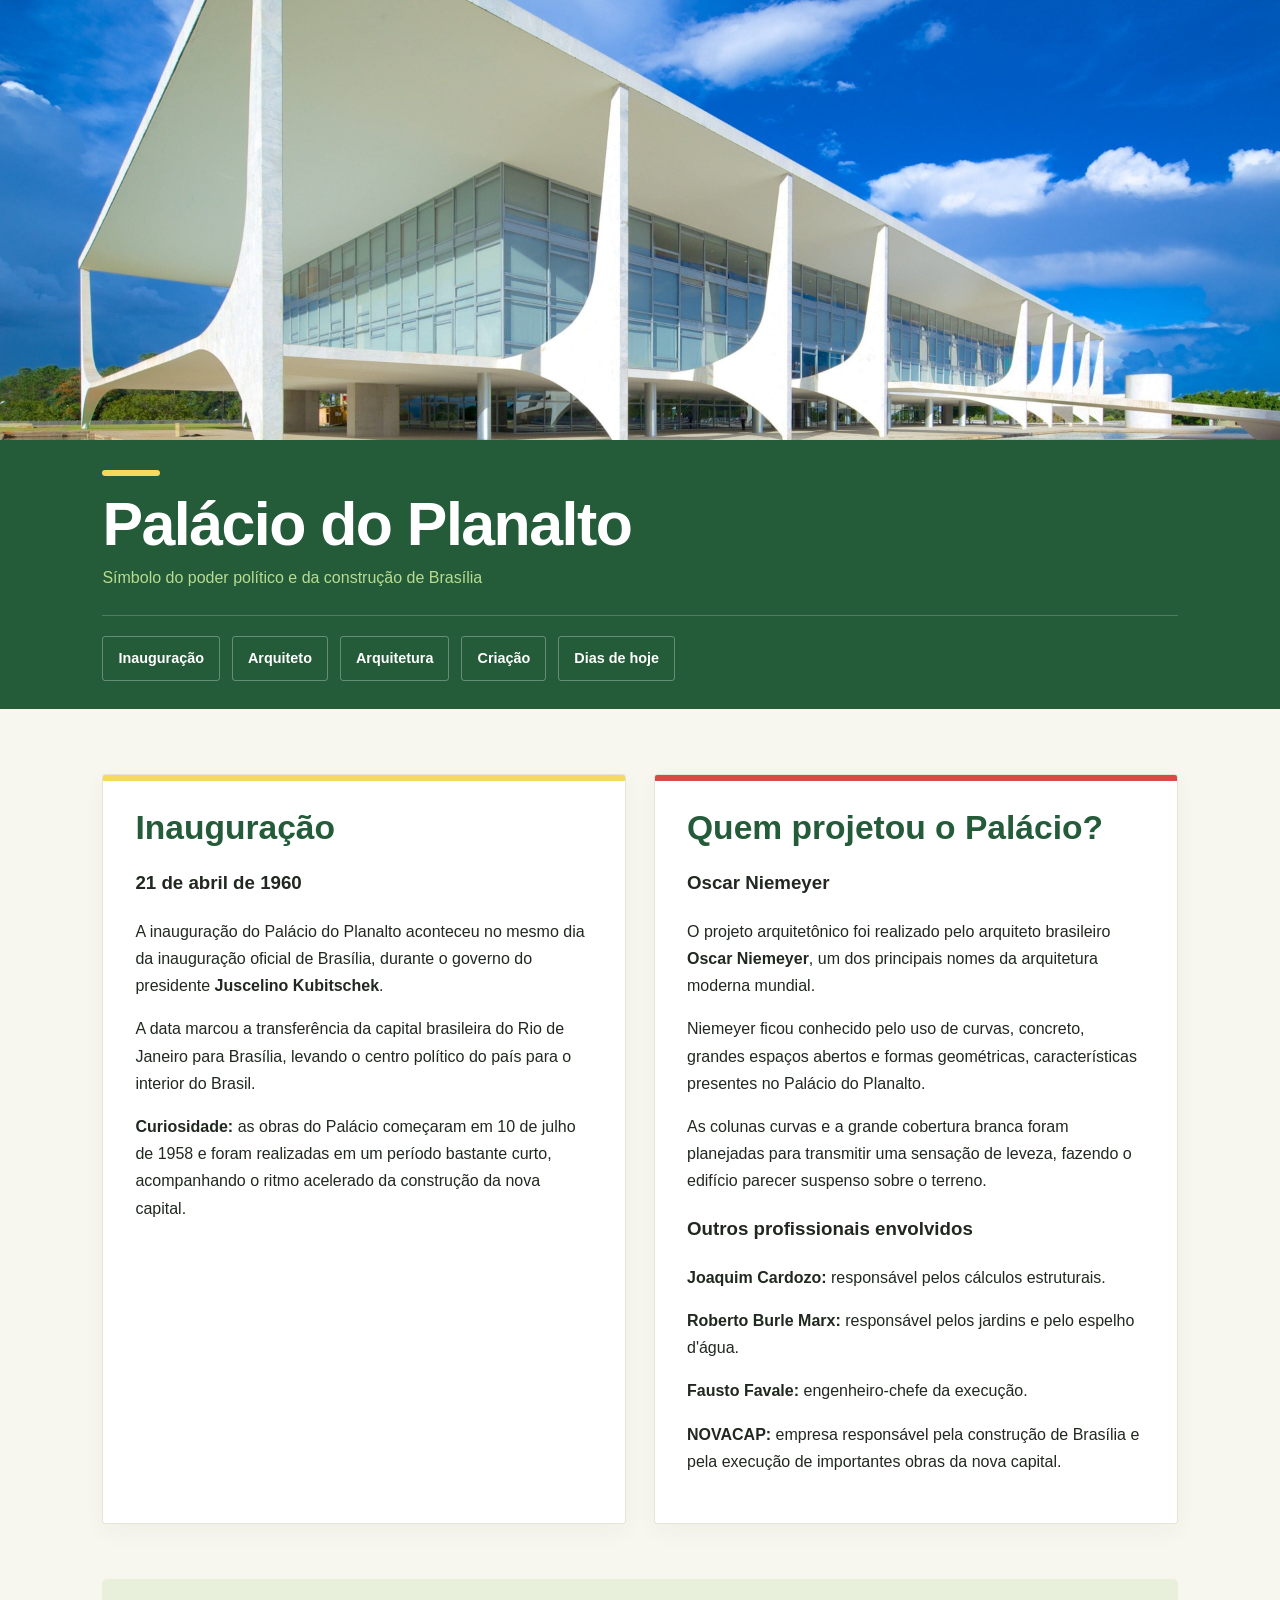
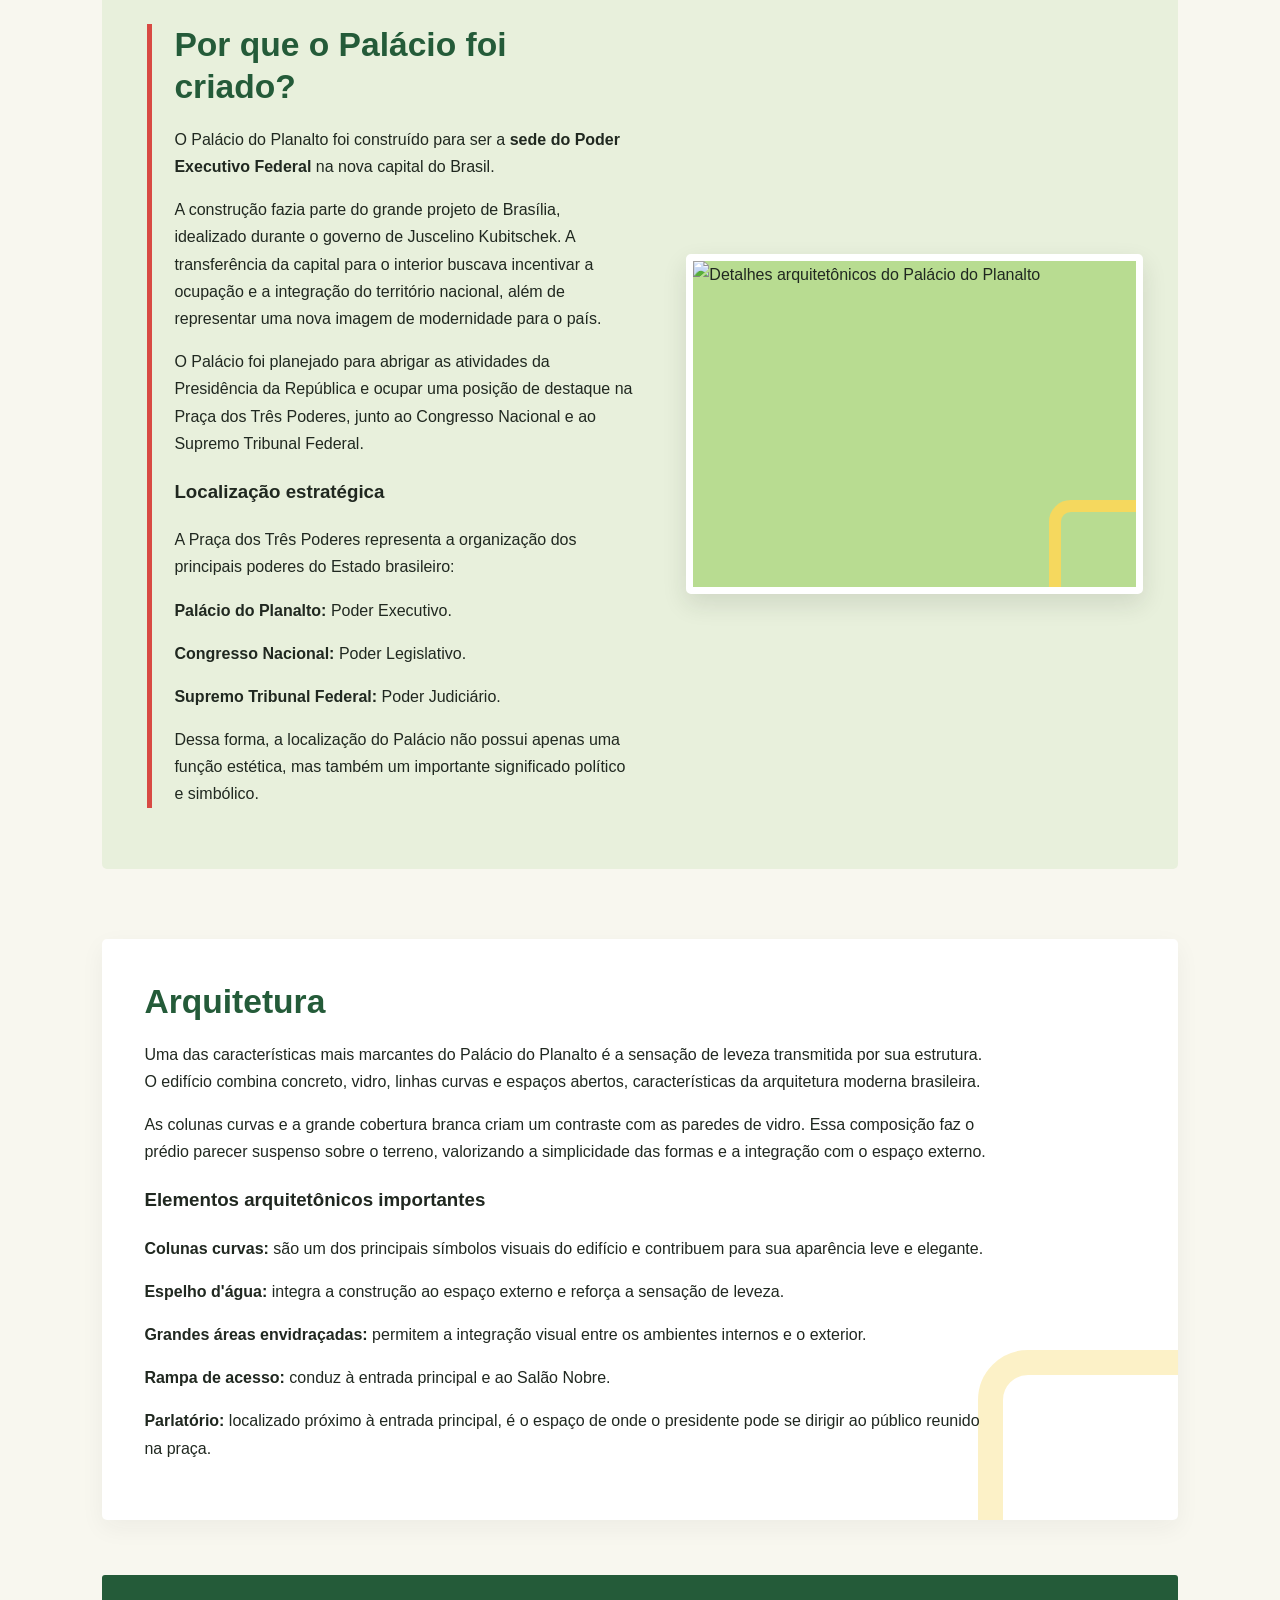
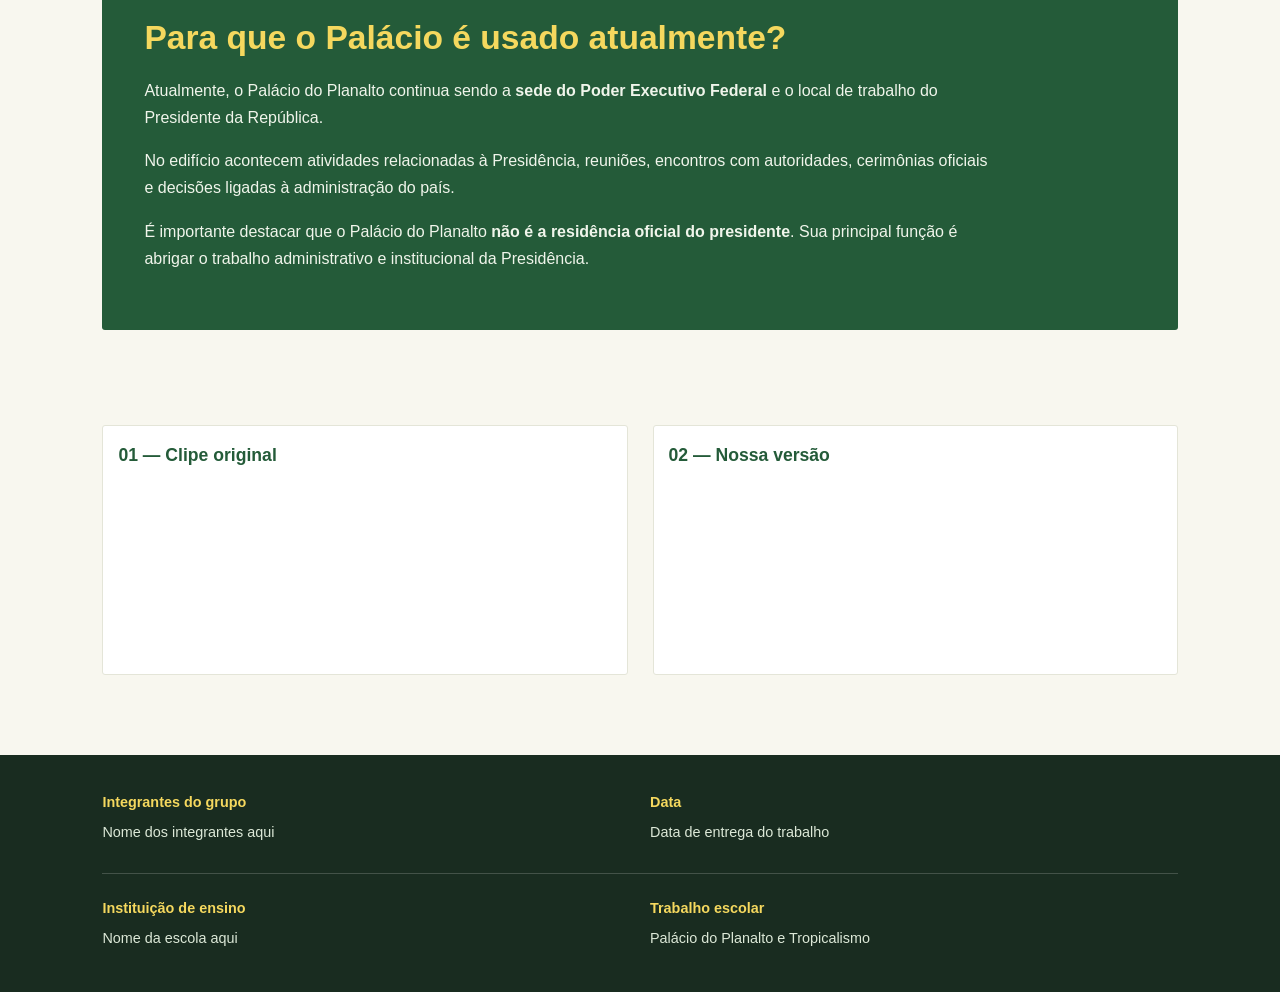
==== commit dcb6c480: "esqueci da img" ====
--- a/frontend/pages/index.html
+++ b/frontend/pages/index.html
@@ -13,7 +13,7 @@
             <div class="container-img-palacio">
                 <img
                     class="img-large-palacio"
-                    src="#"
+                    src="../assets/742c32b3-c6fa-4c29-aecb-3b1ced98be7c.jpg"
                     alt="Vista externa do Palácio do Planalto"
                 >
             </div>
--- a/frontend/styles/style.css
+++ b/frontend/styles/style.css
@@ -1,7 +1,3 @@
-
-/* =========================
-   CONFIGURAÇÕES GERAIS
-========================= */
 .page {
     margin: 0;
     background-color: #f8f7ef;
@@ -67,10 +63,6 @@
     object-fit: cover;
     object-position: center 55%;
 }
-
-/* =========================
-   TÍTULO
-========================= */
 
 .container-header {
     position: relative;
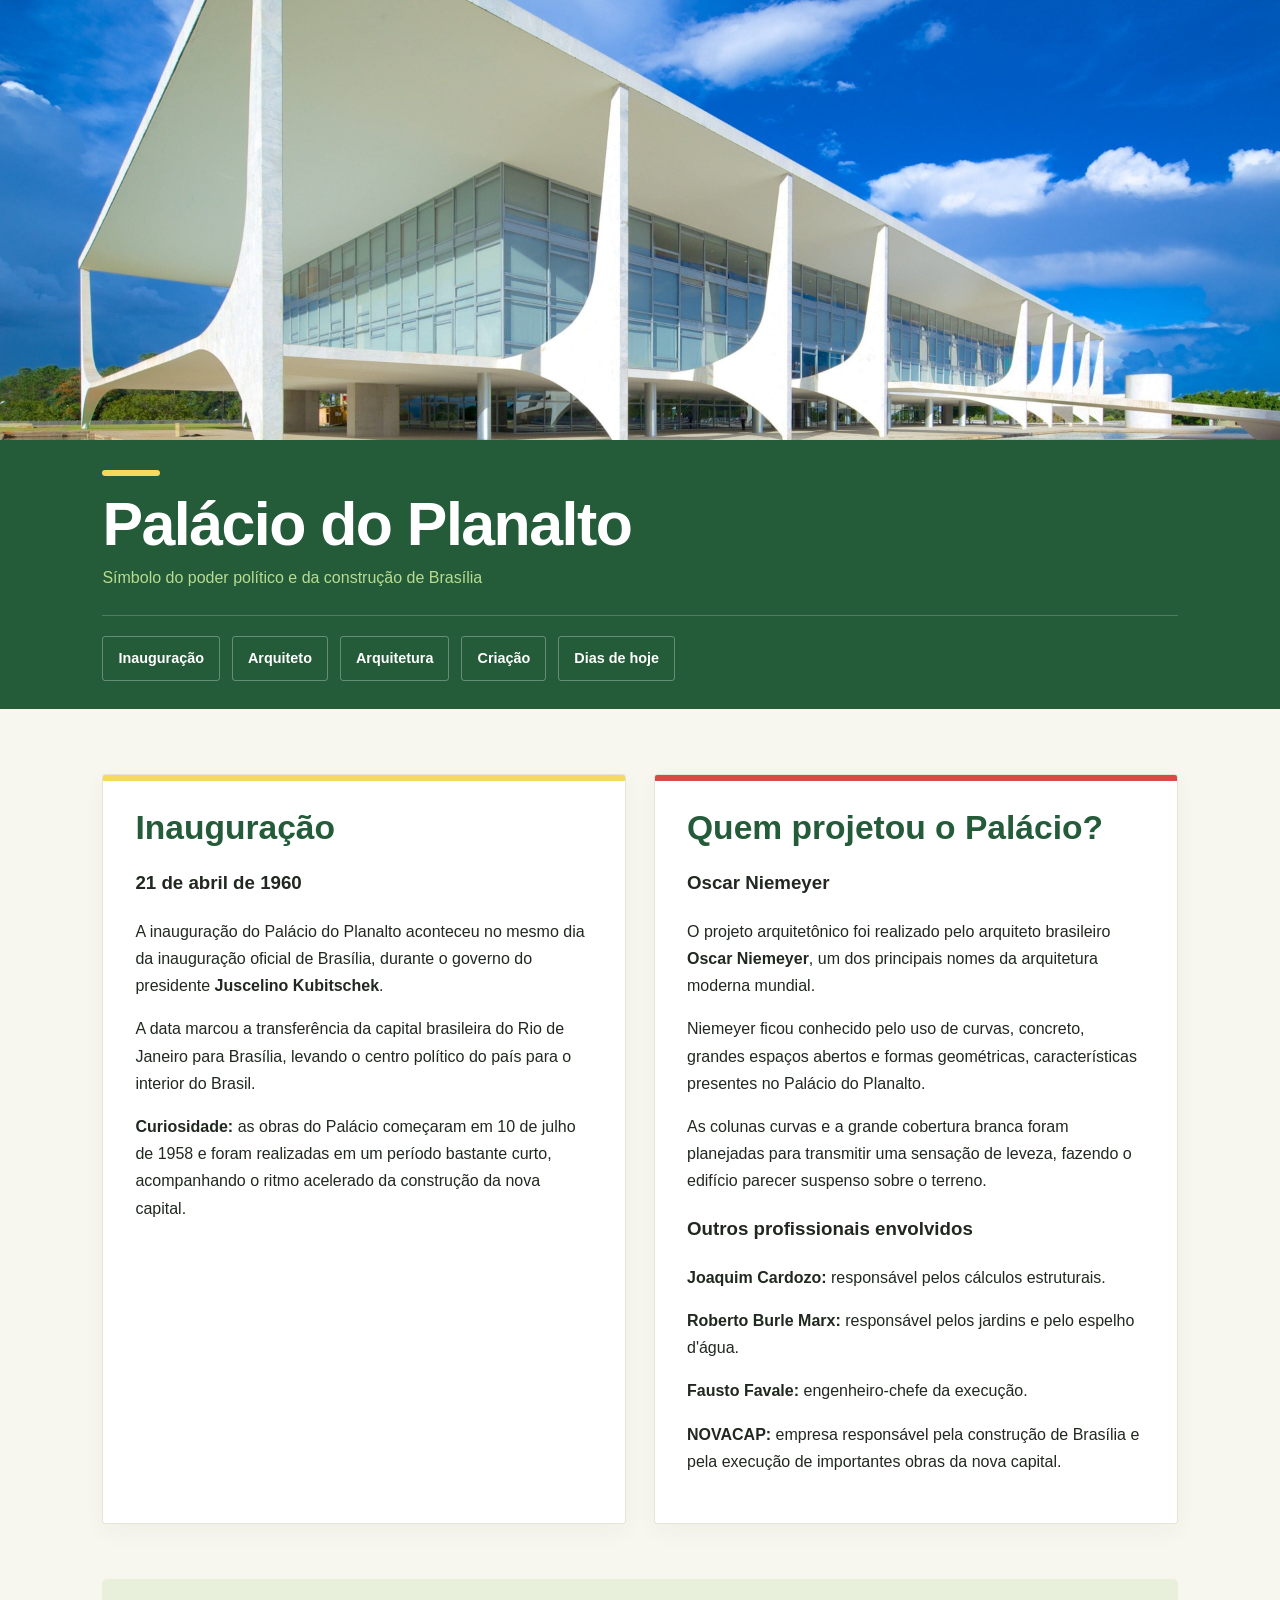
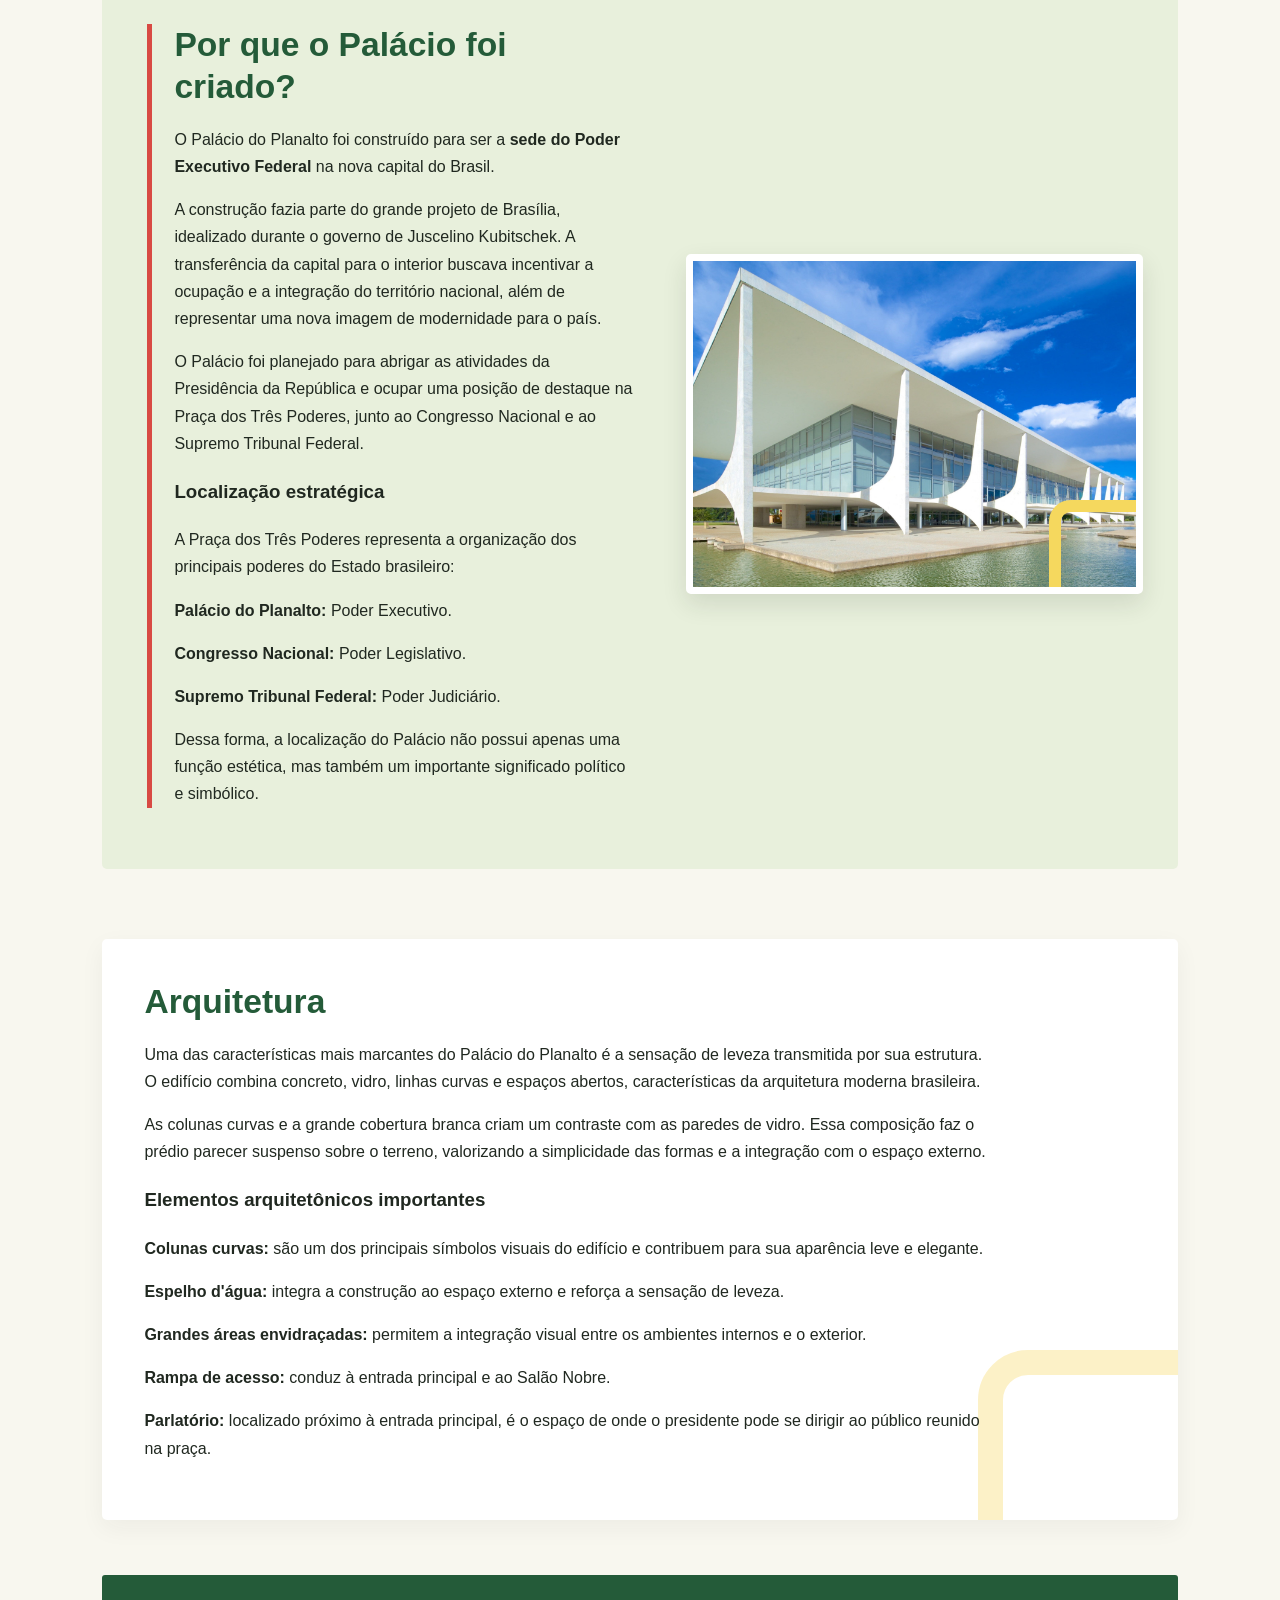
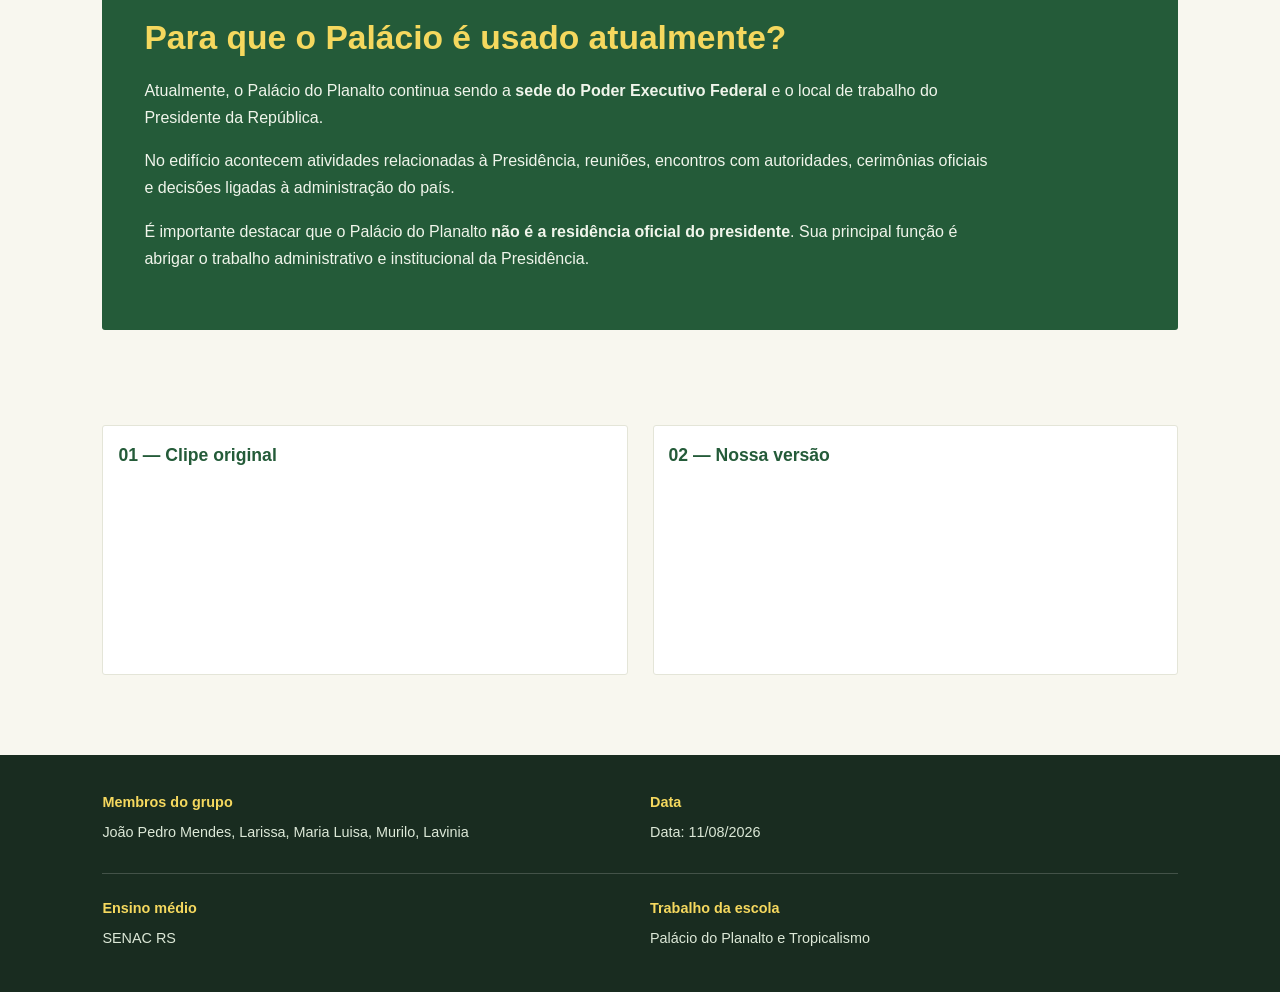
==== commit 454395e4: "esqueci da img" ====
--- a/frontend/pages/index.html
+++ b/frontend/pages/index.html
@@ -174,7 +174,7 @@
                 <div class="container-img">
                     <img
                         class="img-palacio"
-                        src="#"
+                        src="../assets/742c32b3-c6fa-4c29-aecb-3b1ced98be7c.jpg"
                         alt="Detalhes arquitetônicos do Palácio do Planalto"
                     >
                 </div>
@@ -280,25 +280,25 @@
     <footer class="footer">
         <div class="name-and-date">
             <div class="container-name-group">
-                <p><strong>Integrantes do grupo</strong></p>
-                <p>Nome dos integrantes aqui</p>
+                <p><strong>Membros do grupo</strong></p>
+                <p>João Pedro Mendes, Larissa, Maria Luisa, Murilo, Lavinia</p>
             </div>
 
             <div class="container-date-site">
                 <p><strong>Data</strong></p>
-                <p>Data de entrega do trabalho</p>
+                <p>Data: 11/08/2026</p>
             </div>
 
         </div>
 
         <div class="school-and-details">
             <div class="container-school">
-                <p><strong>Instituição de ensino</strong></p>
-                <p>Nome da escola aqui</p>
+                <p><strong>Ensino médio </strong></p>
+                <p>SENAC RS</p>
             </div>
 
             <div class="container-details">
-                <p><strong>Trabalho escolar</strong></p>
+                <p><strong>Trabalho da escola</strong></p>
                 <p>Palácio do Planalto e Tropicalismo</p>
             </div>
         </div>
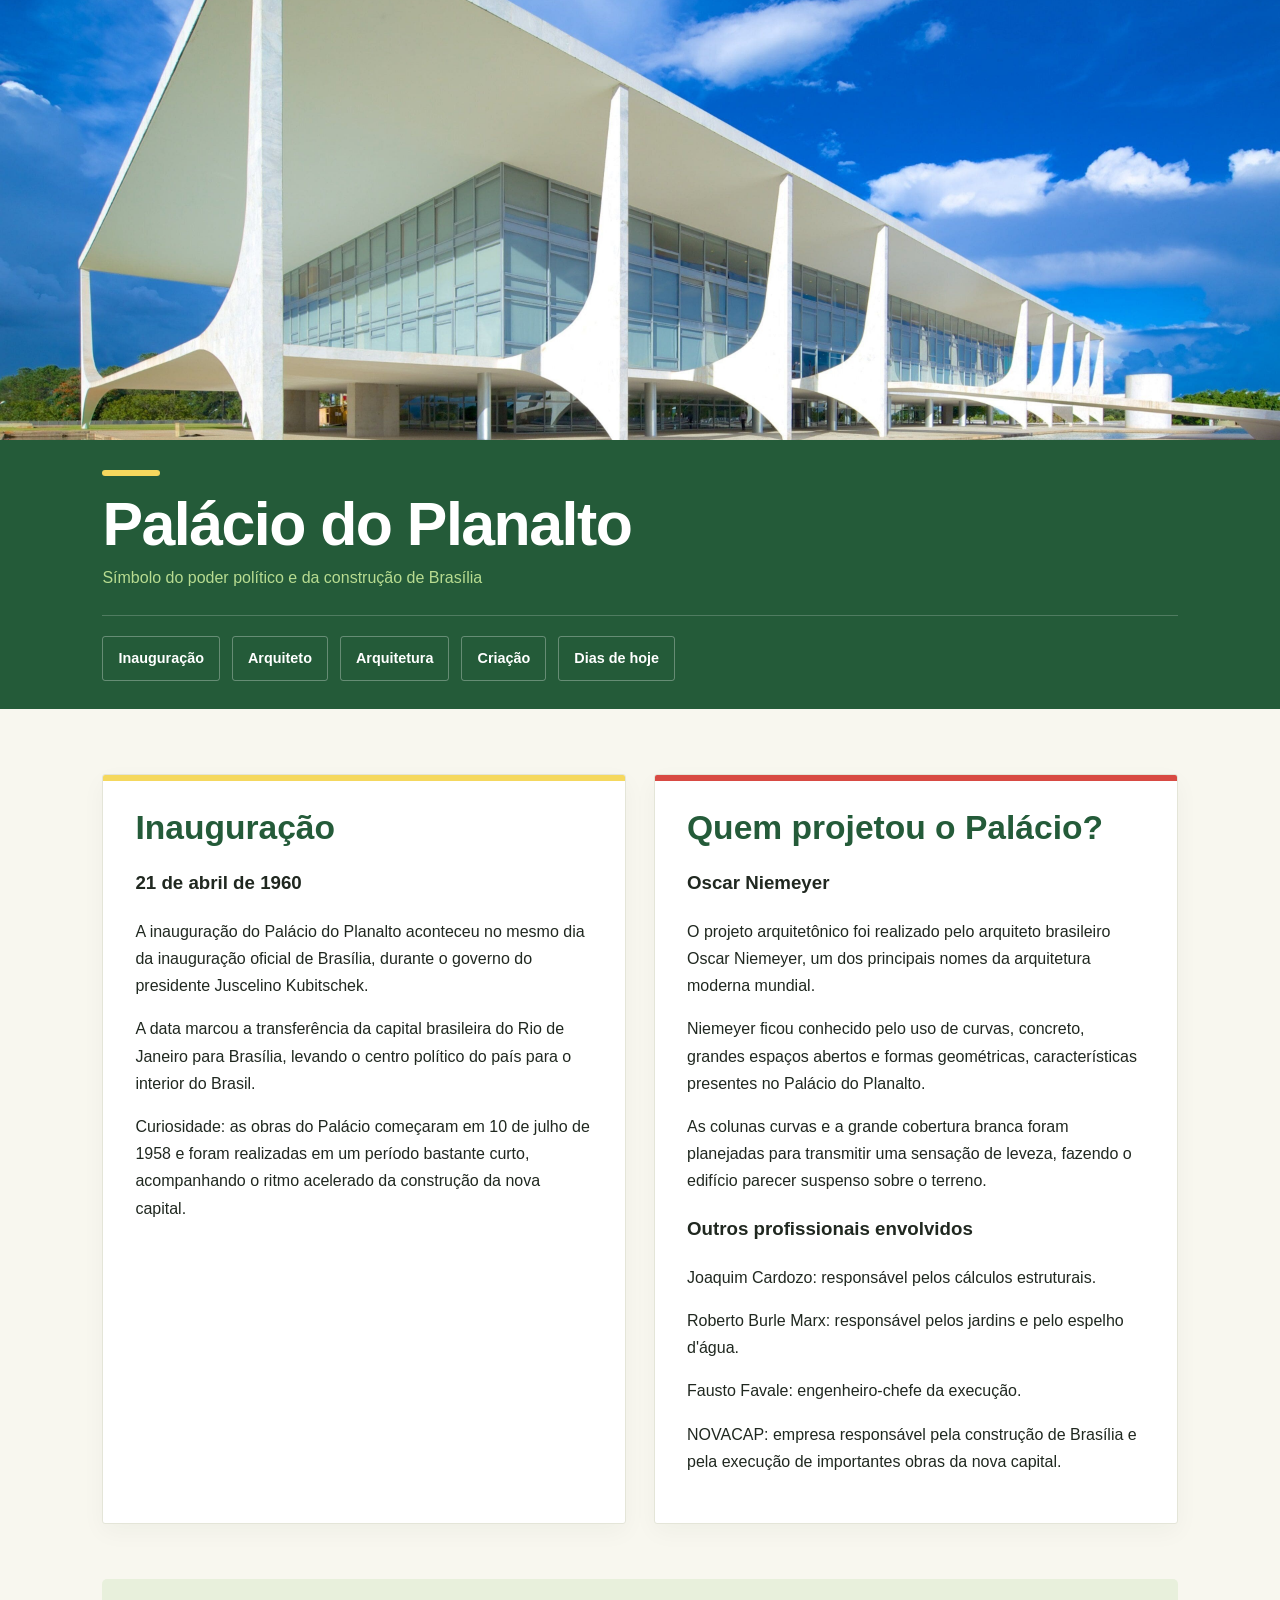
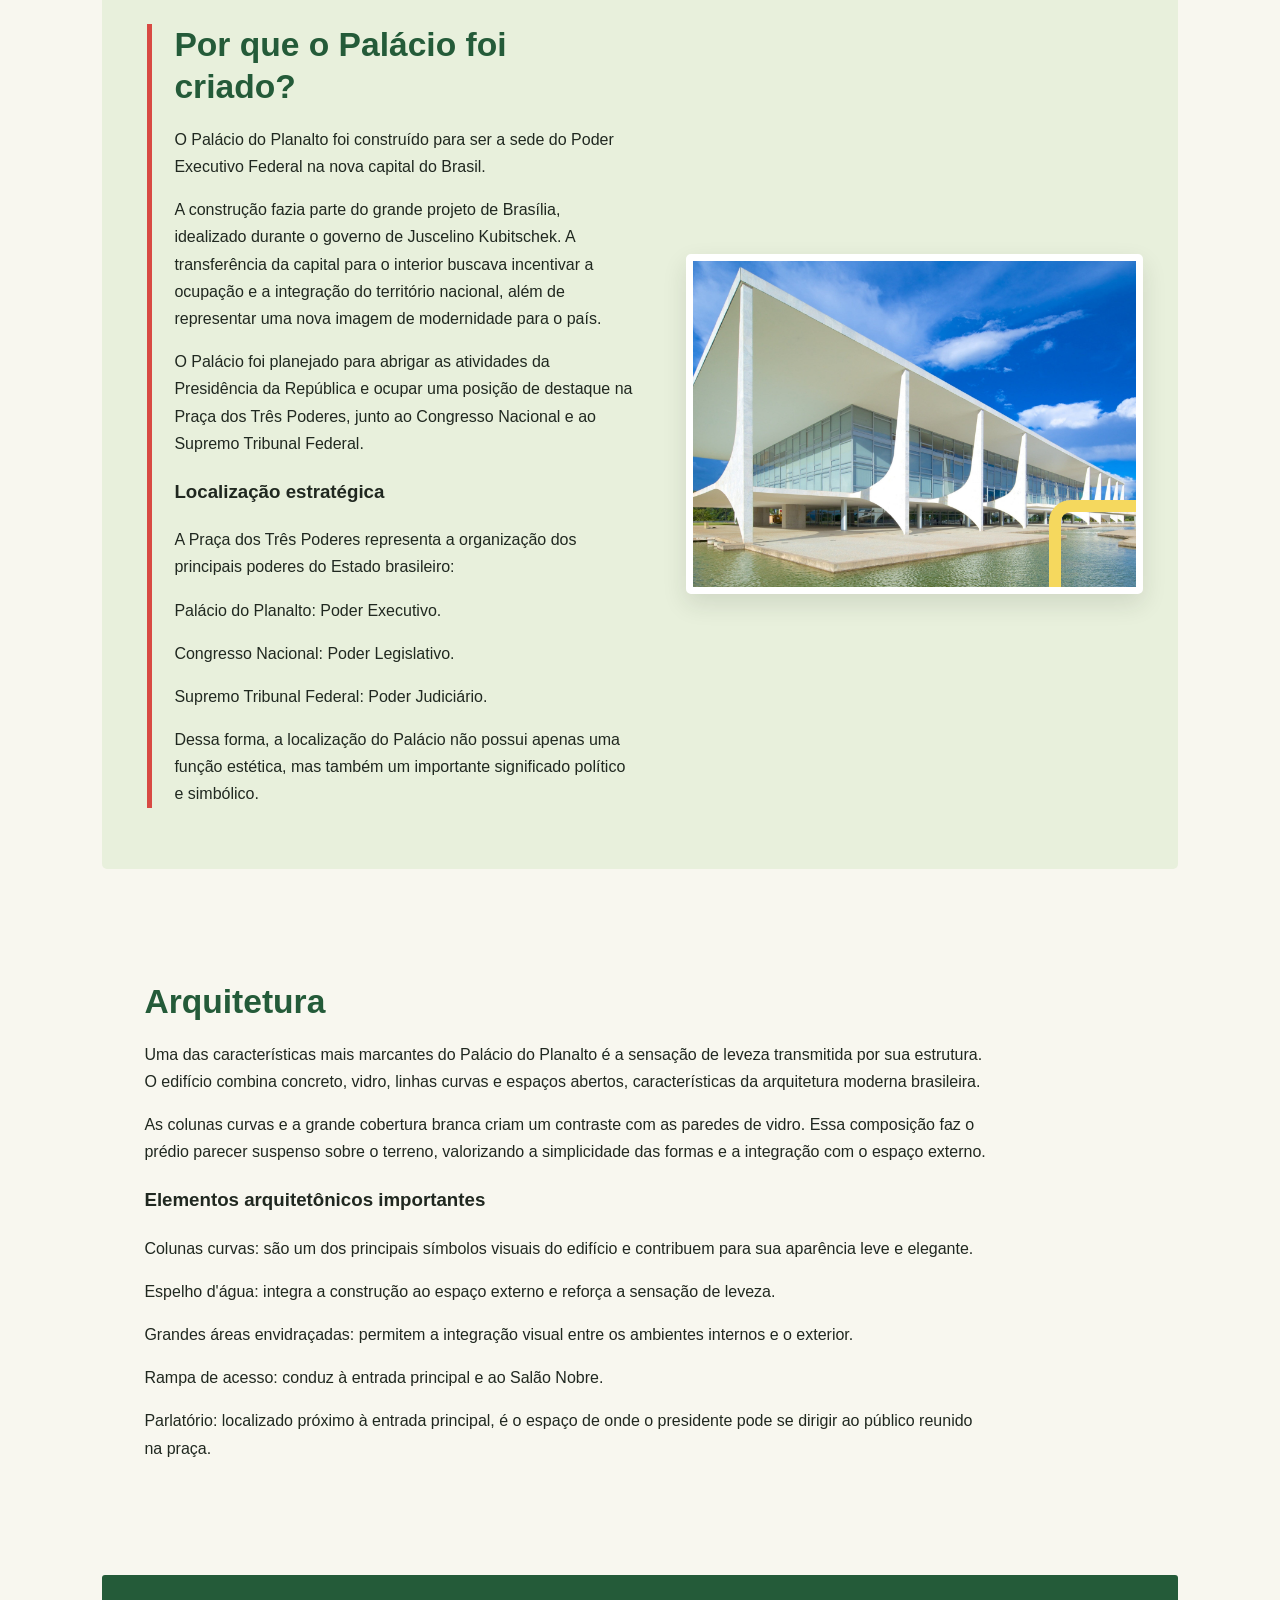
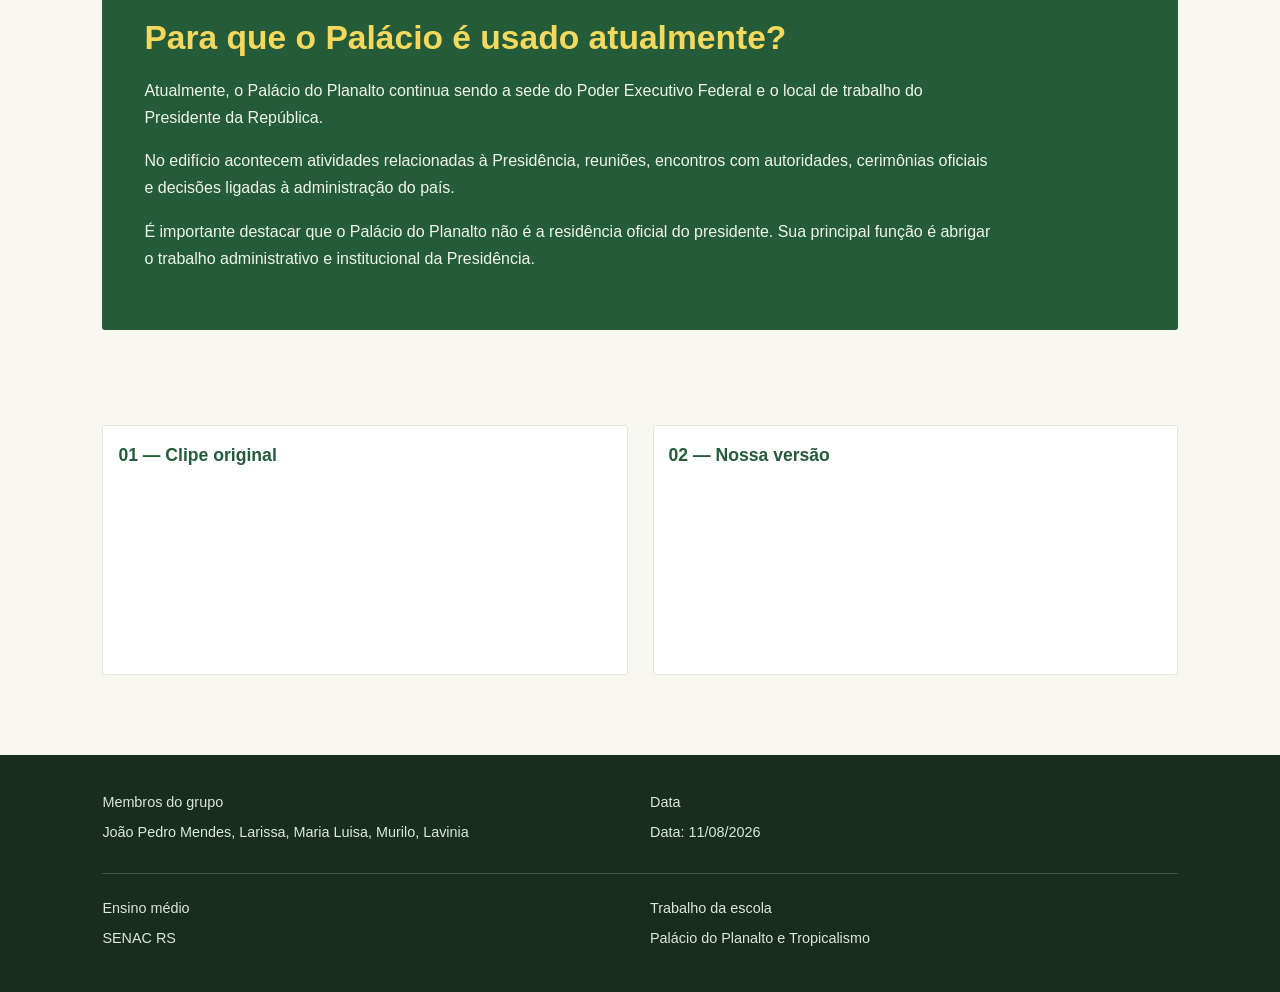
==== commit c421b716: "pqp ja dei 20 commit dps q terminei" ====
--- a/frontend/pages/index.html
+++ b/frontend/pages/index.html
@@ -49,7 +49,7 @@
                         A inauguração do Palácio do Planalto aconteceu
                         no mesmo dia da inauguração oficial de Brasília,
                         durante o governo do presidente
-                        <strong>Juscelino Kubitschek</strong>.
+                        Juscelino Kubitschek.
                     </p>
 
                     <p>
@@ -59,7 +59,7 @@
                     </p>
 
                     <p>
-                        <strong>Curiosidade:</strong> as obras do Palácio
+                        Curiosidade: as obras do Palácio
                         começaram em 10 de julho de 1958 e foram realizadas
                         em um período bastante curto, acompanhando o ritmo
                         acelerado da construção da nova capital.
@@ -73,7 +73,7 @@
                     <h3>Oscar Niemeyer</h3>
                     <p>
                         O projeto arquitetônico foi realizado pelo arquiteto
-                        brasileiro <strong>Oscar Niemeyer</strong>, um dos
+                        brasileiro Oscar Niemeyer, um dos
                         principais nomes da arquitetura moderna mundial.
                     </p>
 
@@ -93,22 +93,22 @@
 
                     <h3>Outros profissionais envolvidos</h3>
                     <p>
-                        <strong>Joaquim Cardozo:</strong> responsável
+                        Joaquim Cardozo: responsável
                         pelos cálculos estruturais.
                     </p>
 
                     <p> 
-                        <strong>Roberto Burle Marx:</strong> responsável
+                        Roberto Burle Marx: responsável
                         pelos jardins e pelo espelho d'água.
                     </p>
 
                     <p>
-                        <strong>Fausto Favale:</strong> engenheiro-chefe
+                        Fausto Favale: engenheiro-chefe
                         da execução.
                     </p>
 
                     <p>
-                        <strong>NOVACAP:</strong> empresa responsável
+                        NOVACAP: empresa responsável
                         pela construção de Brasília e pela execução
                         de importantes obras da nova capital.
                     </p>
@@ -122,7 +122,7 @@
                     <h2>Por que o Palácio foi criado?</h2>
                     <p>
                         O Palácio do Planalto foi construído para ser a
-                        <strong>sede do Poder Executivo Federal</strong>
+                        sede do Poder Executivo Federal
                         na nova capital do Brasil.
                     </p>
 
@@ -150,15 +150,15 @@
                     </p>
 
                     <p>
-                        <strong>Palácio do Planalto:</strong> Poder Executivo.
-                    </p>
-
-                    <p>
-                        <strong>Congresso Nacional:</strong> Poder Legislativo.
-                    </p>
-
-                    <p>
-                        <strong>Supremo Tribunal Federal:</strong>
+                        Palácio do Planalto: Poder Executivo.
+                    </p>
+
+                    <p>
+                        Congresso Nacional: Poder Legislativo.
+                    </p>
+
+                    <p>
+                        Supremo Tribunal Federal:
                         Poder Judiciário.
                     </p>
 
@@ -203,30 +203,30 @@
 
                     <h3>Elementos arquitetônicos importantes</h3>
                     <p>
-                        <strong>Colunas curvas:</strong> são um dos
+                        Colunas curvas: são um dos
                         principais símbolos visuais do edifício e
                         contribuem para sua aparência leve e elegante.
                     </p>
 
                     <p>
-                        <strong>Espelho d'água:</strong> integra a
+                        Espelho d'água: integra a
                         construção ao espaço externo e reforça a
                         sensação de leveza.
                     </p>
 
                     <p>
-                        <strong>Grandes áreas envidraçadas:</strong>
+                        Grandes áreas envidraçadas:
                         permitem a integração visual entre os ambientes
                         internos e o exterior.
                     </p>
 
                     <p>
-                        <strong>Rampa de acesso:</strong> conduz à
+                        Rampa de acesso: conduz à
                         entrada principal e ao Salão Nobre.
                     </p>
 
                     <p>
-                        <strong>Parlatório:</strong> localizado próximo
+                        Parlatório: localizado próximo
                         à entrada principal, é o espaço de onde o
                         presidente pode se dirigir ao público reunido
                         na praça.
@@ -241,7 +241,7 @@
                     <h2>Para que o Palácio é usado atualmente?</h2>
                     <p>
                         Atualmente, o Palácio do Planalto continua sendo
-                        a <strong>sede do Poder Executivo Federal</strong>
+                        a sede do Poder Executivo Federal
                         e o local de trabalho do Presidente da República.
                     </p>
 
@@ -254,7 +254,7 @@
 
                     <p>
                         É importante destacar que o Palácio do Planalto
-                        <strong>não é a residência oficial do presidente</strong>.
+                        não é a residência oficial do presidente.
                         Sua principal função é abrigar o trabalho
                         administrativo e institucional da Presidência.
                     </p>
@@ -280,12 +280,12 @@
     <footer class="footer">
         <div class="name-and-date">
             <div class="container-name-group">
-                <p><strong>Membros do grupo</strong></p>
+                <p>Membros do grupo</p>
                 <p>João Pedro Mendes, Larissa, Maria Luisa, Murilo, Lavinia</p>
             </div>
 
             <div class="container-date-site">
-                <p><strong>Data</strong></p>
+                <p>Data</p>
                 <p>Data: 11/08/2026</p>
             </div>
 
@@ -293,12 +293,12 @@
 
         <div class="school-and-details">
             <div class="container-school">
-                <p><strong>Ensino médio </strong></p>
+                <p>Ensino médio </p>
                 <p>SENAC RS</p>
             </div>
 
             <div class="container-details">
-                <p><strong>Trabalho da escola</strong></p>
+                <p>Trabalho da escola</p>
                 <p>Palácio do Planalto e Tropicalismo</p>
             </div>
         </div>
--- a/frontend/styles/style.css
+++ b/frontend/styles/style.css
@@ -169,7 +169,6 @@
     max-width: 100%;
 }
 
-
 .container-inauguration-architect {
     display: grid;
     grid-template-columns: repeat(2, minmax(0, 1fr));
@@ -265,26 +264,12 @@
     padding: 42px;
     overflow: hidden;
     border-radius: 5px;
-    background-color: var(--branco);
-    box-shadow: 0 8px 24px rgba(32, 40, 32, 0.05);
 }
 
 .txt-container-architecture {
     position: relative;
     z-index: 1;
     max-width: 850px;
-}
-
-.container-architecture::after {
-    position: absolute;
-    right: -50px;
-    bottom: -80px;
-    width: 200px;
-    height: 200px;
-    border: 25px solid #f5d85e;
-    border-radius: 20%;
-    opacity: 0.35;
-    content: "";
 }
 
 .container-currentUse-palacio {
